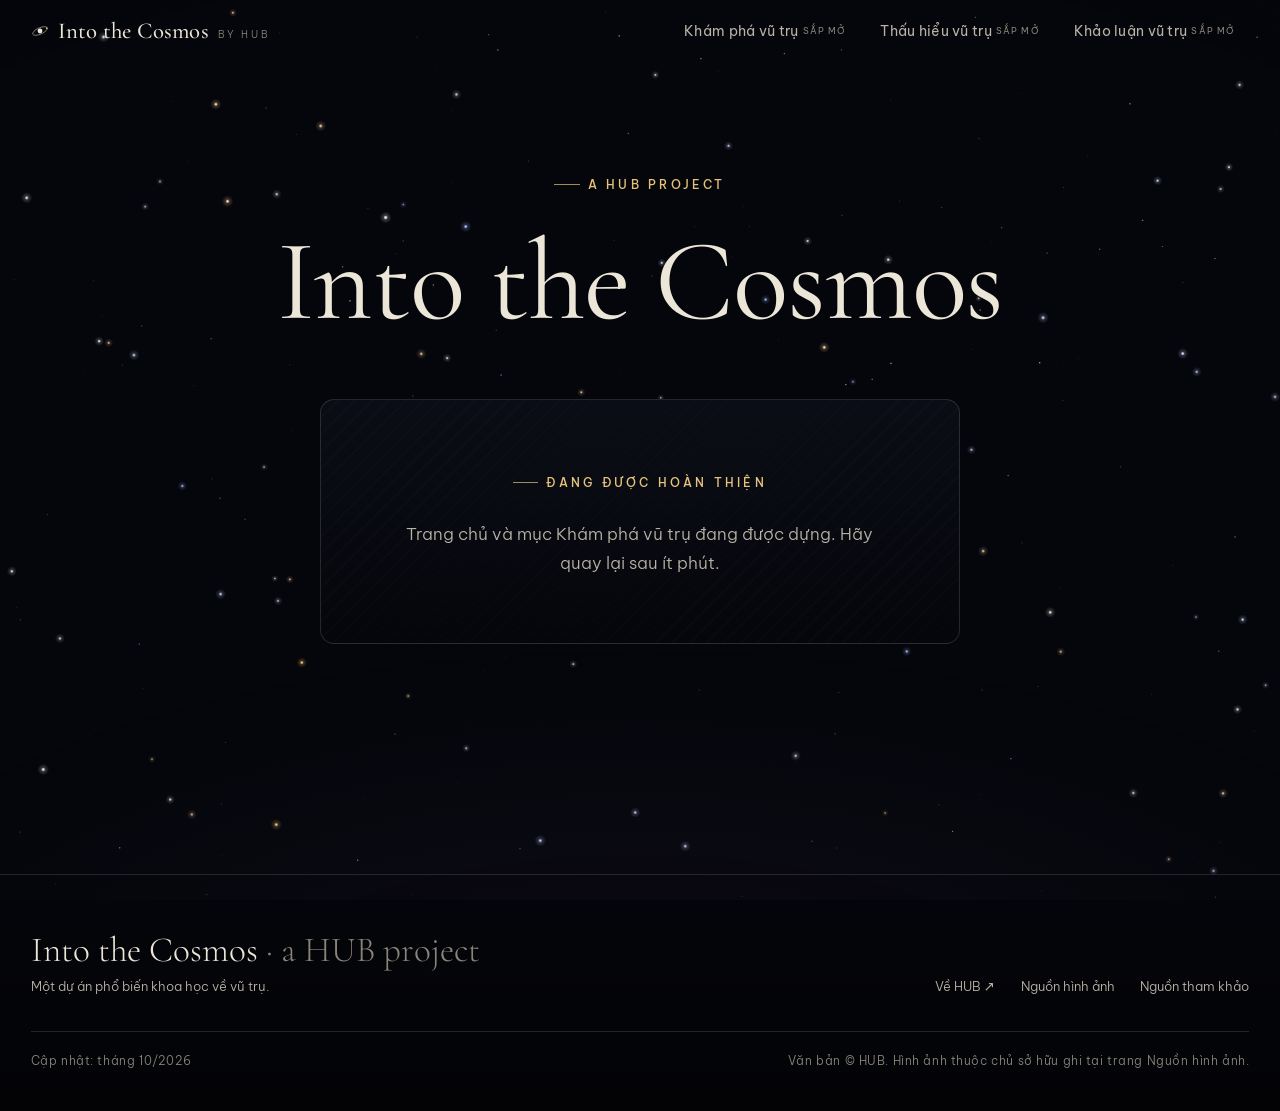
==== index.html @ 9bdd2032 "Nền móng /shared/: design tokens, menu, footer, nền sao, chuyển trang, 404; module Kepler + test DE4" ====
<!doctype html>
<html lang="vi" class="no-js" data-root="./" data-section="home">
<head>
  <title>Into the Cosmos · by HUB</title>
  <meta name="description" content="Into the Cosmos — trang khoa học về vũ trụ của HUB.">
  <meta charset="utf-8">
  <meta name="viewport" content="width=device-width, initial-scale=1, viewport-fit=cover">
  <meta name="theme-color" content="#05060b">
  <link rel="preconnect" href="https://fonts.googleapis.com">
  <link rel="preconnect" href="https://fonts.gstatic.com" crossorigin>
  <link rel="preconnect" href="https://cdn.jsdelivr.net" crossorigin>
  <link rel="stylesheet" href="https://fonts.googleapis.com/css2?family=Be+Vietnam+Pro:ital,wght@0,300;0,400;0,500;0,600;1,300&family=Cormorant+Garamond:ital,wght@0,400;0,500;0,600;1,400;1,500&display=swap">
  <link rel="stylesheet" href="./shared/css/tokens.css">
  <link rel="stylesheet" href="./shared/css/base.css">
  <script type="importmap">
  {
    "imports": {
      "three": "https://cdn.jsdelivr.net/npm/three@0.187.0/build/three.module.js",
      "three/addons/": "https://cdn.jsdelivr.net/npm/three@0.187.0/examples/jsm/",
      "gsap": "https://cdn.jsdelivr.net/npm/gsap@3.15.0/index.js",
      "gsap/": "https://cdn.jsdelivr.net/npm/gsap@3.15.0/",
      "lenis": "https://cdn.jsdelivr.net/npm/lenis@1.3.27/dist/lenis.mjs"
    }
  }
  </script>

</head>
<body>
  <main id="main" class="section" style="min-height:90vh;display:grid;place-items:center;text-align:center">
    <div class="wrap">
      <p class="eyebrow">A HUB Project</p>
      <h1 style="font-size:var(--fs-hero);margin-top:1rem">Into the Cosmos</h1>
      <div class="soon-frame" style="max-width:640px;margin:2rem auto 0">
        <p class="eyebrow">Đang được hoàn thiện</p>
        <p class="lead" style="margin:1rem auto 0">Trang chủ và mục Khám phá vũ trụ đang được dựng. Hãy quay lại sau ít phút.</p>
      </div>
    </div>
  </main>
  <script type="module">
    import { initSite } from './shared/js/site.js';
    initSite();
  </script>
</body>
</html>
---- shared/css/tokens.css ----
/* Into the Cosmos — design tokens (dùng chung cho mọi trang) */
:root {
  /* Nền và chữ */
  --bg: #05060b;            /* đen sâu, không đen tuyệt đối */
  --bg-raise: #0b0d16;      /* bề mặt nổi (thẻ, bảng) */
  --bg-raise-2: #11141f;
  --line: rgba(236, 230, 216, 0.14);
  --line-strong: rgba(236, 230, 216, 0.28);
  --ink: #ece6d8;           /* trắng ngà — tương phản ~16:1 trên --bg */
  --ink-2: #b9b3a6;         /* chữ phụ — ~9:1 */
  --ink-3: #8a857b;         /* chú thích nhỏ — ~5:1, đạt AA */

  /* Accent theo từng web con */
  --gold: #e6c27a;          /* Khám phá — vàng ánh sao */
  --ice: #9fd4e8;           /* Thấu hiểu — xanh băng */
  --nebula: #b79be6;        /* Khảo luận — tím tinh vân */
  --accent: var(--gold);

  /* Font */
  --font-display: "Cormorant Garamond", "Cormorant", Georgia, "Times New Roman", serif;
  --font-body: "Be Vietnam Pro", system-ui, -apple-system, "Segoe UI", Roboto, sans-serif;
  --font-mono: ui-monospace, "SFMono-Regular", Menlo, Consolas, monospace;

  /* Thang chữ (fluid) */
  --fs-hero: clamp(3.2rem, 9vw, 9rem);
  --fs-h1: clamp(2.6rem, 6vw, 5.6rem);
  --fs-h2: clamp(2rem, 4.2vw, 3.6rem);
  --fs-h3: clamp(1.4rem, 2.2vw, 1.9rem);
  --fs-lead: clamp(1.08rem, 1.35vw, 1.3rem);
  --fs-body: 1rem;
  --fs-small: 0.84rem;
  --fs-micro: 0.72rem;

  /* Khoảng cách */
  --gap: clamp(1rem, 2.4vw, 2rem);
  --section-pad: clamp(5rem, 14vh, 11rem);
  --maxw: 1240px;
  --maxw-text: 42rem;
  --nav-h: 64px;
  --radius: 14px;

  /* Chuyển động */
  --ease-out: cubic-bezier(0.16, 1, 0.3, 1);
  --ease-inout: cubic-bezier(0.65, 0, 0.35, 1);
  --dur: 0.7s;

  color-scheme: dark;
}

html[data-section="kham-pha"] { --accent: var(--gold); }
html[data-section="thau-hieu"] { --accent: var(--ice); }
html[data-section="khao-luan"] { --accent: var(--nebula); }
---- shared/css/base.css ----
/* Into the Cosmos — nền tảng chung: reset, chữ, menu, footer, chuyển trang */
*, *::before, *::after { box-sizing: border-box; }
html {
  background: var(--bg);
  color: var(--ink);
  -webkit-text-size-adjust: 100%;
  text-size-adjust: 100%;
  scroll-behavior: auto;
}
body {
  margin: 0;
  min-height: 100vh;
  font-family: var(--font-body);
  font-size: var(--fs-body);
  font-weight: 300;
  line-height: 1.7;
  background: transparent;
  overflow-x: hidden;
  -webkit-font-smoothing: antialiased;
  text-rendering: optimizeLegibility;
}
img, svg, canvas, video { display: block; max-width: 100%; }
a { color: inherit; }
button { font: inherit; color: inherit; }
::selection { background: color-mix(in srgb, var(--accent) 45%, transparent); color: #fff; }

:focus-visible {
  outline: 2px solid var(--accent);
  outline-offset: 3px;
  border-radius: 4px;
}

.skip-link {
  position: fixed; left: 1rem; top: -4rem; z-index: 200;
  background: var(--ink); color: var(--bg);
  padding: .6rem 1rem; border-radius: 8px; text-decoration: none; font-weight: 500;
  transition: top .2s;
}
.skip-link:focus { top: 1rem; }

.sr-only {
  position: absolute !important; width: 1px; height: 1px; padding: 0; margin: -1px;
  overflow: hidden; clip: rect(0 0 0 0); white-space: nowrap; border: 0;
}

/* ---------- Chữ ---------- */
h1, h2, h3, h4 {
  font-family: var(--font-display);
  font-weight: 400;
  line-height: 1.04;
  letter-spacing: -0.01em;
  margin: 0 0 .5em;
  text-wrap: balance;
}
h1 { font-size: var(--fs-h1); }
h2 { font-size: var(--fs-h2); }
h3 { font-size: var(--fs-h3); line-height: 1.2; }
p { margin: 0 0 1em; text-wrap: pretty; }
em, i { font-style: italic; }
strong, b { font-weight: 500; color: #fff; }

.eyebrow {
  display: inline-flex; align-items: center; gap: .7em;
  font-family: var(--font-body);
  font-size: var(--fs-micro);
  font-weight: 500;
  letter-spacing: .28em;
  text-transform: uppercase;
  color: var(--accent);
}
.eyebrow::before {
  content: ""; width: 2.2em; height: 1px; background: currentColor; opacity: .7;
}
.lead { font-size: var(--fs-lead); color: var(--ink-2); max-width: var(--maxw-text); }
.muted { color: var(--ink-2); }
.small { font-size: var(--fs-small); }
.micro { font-size: var(--fs-micro); letter-spacing: .04em; }
.num { font-variant-numeric: tabular-nums; }
.serif { font-family: var(--font-display); }

/* ---------- Bố cục ---------- */
.wrap { width: min(100% - 2 * var(--gap), var(--maxw)); margin-inline: auto; }
.wrap-text { width: min(100% - 2 * var(--gap), var(--maxw-text)); margin-inline: auto; }
.section { padding-block: var(--section-pad); position: relative; }
.section-head { margin-bottom: clamp(2.5rem, 6vh, 4.5rem); max-width: 52rem; }
.section-head h2 { margin-top: .5rem; }

main { position: relative; z-index: 1; }

/* ---------- Nền sao ---------- */
.starfield {
  position: fixed; inset: 0; z-index: 0;
  width: 100%; height: 100%;
  pointer-events: none;
}
.vignette {
  position: fixed; inset: 0; z-index: 0; pointer-events: none;
  background:
    radial-gradient(120% 80% at 50% 120%, rgba(30, 24, 48, .35), transparent 60%),
    radial-gradient(140% 100% at 50% 50%, transparent 55%, rgba(0, 0, 0, .55) 100%);
}

/* ---------- Thanh menu ---------- */
.site-nav {
  position: fixed; top: 0; left: 0; right: 0; z-index: 100;
  height: var(--nav-h);
  display: flex; align-items: center;
  transition: background .5s, border-color .5s, transform .5s var(--ease-out);
  border-bottom: 1px solid transparent;
}
.site-nav.is-scrolled {
  background: rgba(5, 6, 11, .62);
  -webkit-backdrop-filter: blur(14px) saturate(1.2);
  backdrop-filter: blur(14px) saturate(1.2);
  border-bottom-color: var(--line);
}
.site-nav.is-hidden { transform: translateY(-100%); }
.site-nav .wrap { display: flex; align-items: center; justify-content: space-between; gap: 1rem; }

.brand {
  display: inline-flex; align-items: baseline; gap: .55rem;
  text-decoration: none; white-space: nowrap;
}
.brand-name {
  font-family: var(--font-display);
  font-size: 1.42rem; font-weight: 500; letter-spacing: .01em;
}
.brand-by {
  font-size: .62rem; letter-spacing: .26em; text-transform: uppercase; color: var(--ink-3);
}
.brand-mark {
  width: 18px; height: 18px; align-self: center; flex: none;
}

.nav-links {
  position: relative;
  display: flex; gap: .3rem;
  list-style: none; margin: 0; padding: 0;
}
.nav-links a {
  position: relative; display: block;
  padding: .5rem .95rem;
  font-size: .86rem; font-weight: 400; letter-spacing: .02em;
  text-decoration: none; color: var(--ink-2);
  transition: color .3s;
}
.nav-links a:hover, .nav-links a[aria-current="page"] { color: var(--ink); }
.nav-links a[data-soon]::after {
  content: "Sắp mở"; margin-left: .45em;
  font-size: .58rem; letter-spacing: .12em; text-transform: uppercase; color: var(--ink-3);
  vertical-align: .15em;
}
.nav-indicator {
  position: absolute; bottom: 2px; left: 0;
  height: 1px; width: 0;
  background: var(--accent);
  box-shadow: 0 0 10px var(--accent);
  opacity: 0;
  transition: transform .55s var(--ease-out), width .55s var(--ease-out), opacity .3s, background .4s;
  pointer-events: none;
}
.nav-indicator::after {
  content: ""; position: absolute; right: -2px; top: -2px;
  width: 5px; height: 5px; border-radius: 50%;
  background: var(--accent); box-shadow: 0 0 8px 2px var(--accent);
}

.nav-toggle {
  display: none;
  background: none; border: 0; padding: .5rem; cursor: pointer;
  width: 44px; height: 44px; position: relative; z-index: 120;
}
.nav-toggle span {
  position: absolute; left: 11px; right: 11px; height: 1px; background: var(--ink);
  transition: transform .45s var(--ease-out), opacity .3s;
}
.nav-toggle span:nth-child(1) { top: 17px; }
.nav-toggle span:nth-child(2) { top: 26px; }
.nav-open .nav-toggle span:nth-child(1) { transform: translateY(4.5px) rotate(45deg); }
.nav-open .nav-toggle span:nth-child(2) { transform: translateY(-4.5px) rotate(-45deg); }

.nav-sheet {
  position: fixed; inset: 0; z-index: 110;
  display: none;
  background: radial-gradient(120% 90% at 80% 0%, #141026 0%, var(--bg) 60%);
  padding: calc(var(--nav-h) + 3rem) var(--gap) 2rem;
  flex-direction: column; justify-content: space-between;
}
.nav-open .nav-sheet { display: flex; }
.nav-sheet ol { list-style: none; margin: 0; padding: 0; counter-reset: n; }
.nav-sheet li { border-top: 1px solid var(--line); counter-increment: n; }
.nav-sheet li:last-child { border-bottom: 1px solid var(--line); }
.nav-sheet a {
  display: flex; align-items: baseline; gap: 1rem;
  padding: 1.25rem 0;
  font-family: var(--font-display); font-size: clamp(2rem, 9vw, 3rem); line-height: 1.1;
  text-decoration: none;
}
.nav-sheet a::before {
  content: "0" counter(n); font-family: var(--font-body); font-size: .75rem; color: var(--ink-3);
  letter-spacing: .1em;
}
.nav-sheet a[aria-current="page"] { color: var(--accent); }
.nav-sheet .soon { font-family: var(--font-body); font-size: .62rem; letter-spacing: .14em; text-transform: uppercase; color: var(--ink-3); margin-left: auto; }
.nav-sheet-foot { color: var(--ink-3); font-size: var(--fs-small); }

@media (max-width: 860px) {
  .nav-links { display: none; }
  .nav-toggle { display: block; }
}

/* ---------- Nút ---------- */
.btn {
  display: inline-flex; align-items: center; gap: .6em;
  padding: .8em 1.4em;
  border: 1px solid var(--line-strong); border-radius: 999px;
  background: rgba(255, 255, 255, .02);
  font-size: .86rem; letter-spacing: .04em; text-decoration: none; cursor: pointer;
  transition: border-color .3s, background .3s, color .3s;
}
.btn:hover { border-color: var(--accent); color: #fff; background: color-mix(in srgb, var(--accent) 10%, transparent); }
.btn[aria-pressed="true"], .btn.is-active { border-color: var(--accent); color: var(--bg); background: var(--accent); }
.btn-ghost { border-color: transparent; }

/* ---------- Khung "Đang được hoàn thiện" / "Sắp mở cửa" ---------- */
.soon-frame {
  position: relative; overflow: hidden;
  border: 1px solid var(--line); border-radius: var(--radius);
  padding: clamp(2rem, 6vw, 4rem);
  background:
    repeating-linear-gradient(135deg, rgba(255,255,255,.015) 0 1px, transparent 1px 12px),
    linear-gradient(180deg, var(--bg-raise), var(--bg));
  text-align: center;
}
.soon-frame .eyebrow { justify-content: center; }
.tag-soon {
  display: inline-block;
  font-size: .62rem; letter-spacing: .2em; text-transform: uppercase;
  padding: .35em .8em; border: 1px solid var(--line-strong); border-radius: 999px; color: var(--ink-2);
}

/* ---------- Nguồn & cập nhật ---------- */
.sources {
  border-top: 1px solid var(--line);
  margin-top: 3rem; padding-top: 1.2rem;
  font-size: var(--fs-small); color: var(--ink-2);
}
.sources summary {
  cursor: pointer; list-style: none;
  display: flex; align-items: center; justify-content: space-between; gap: 1rem;
  font-size: var(--fs-micro); letter-spacing: .22em; text-transform: uppercase; color: var(--ink-2);
  padding: .4rem 0;
}
.sources summary::-webkit-details-marker { display: none; }
.sources summary::after { content: "+"; font-size: 1.1rem; letter-spacing: 0; transition: transform .3s; }
.sources[open] summary::after { transform: rotate(45deg); }
.sources ol { padding-left: 1.3rem; margin: 1rem 0 0; }
.sources li { margin-bottom: .45rem; }
.sources a { color: var(--ink); text-decoration-color: var(--line-strong); text-underline-offset: 3px; }
.updated { font-size: var(--fs-micro); color: var(--ink-3); letter-spacing: .06em; margin-top: 1rem; }

.certainty {
  display: inline-block; font-size: .6rem; letter-spacing: .14em; text-transform: uppercase;
  padding: .2em .65em; border-radius: 999px; border: 1px solid currentColor; vertical-align: .2em;
}
.certainty[data-level="established"] { color: #9fe0b5; }
.certainty[data-level="strong"] { color: #c9e09f; }
.certainty[data-level="debated"] { color: #e8c37a; }
.certainty[data-level="speculative"] { color: #e6a2a2; }

/* ---------- Footer ---------- */
.site-footer {
  position: relative; z-index: 1;
  border-top: 1px solid var(--line);
  padding: 3.5rem 0 2.5rem;
  margin-top: 4rem;
  background: linear-gradient(180deg, transparent, rgba(0,0,0,.4));
}
.site-footer .wrap {
  display: grid; gap: 2rem;
  grid-template-columns: 1.4fr 1fr;
  align-items: end;
}
.footer-title { font-family: var(--font-display); font-size: clamp(1.6rem, 3vw, 2.2rem); line-height: 1.1; margin: 0 0 .4rem; }
.footer-title span { color: var(--ink-3); }
.footer-links { list-style: none; margin: 0; padding: 0; display: flex; flex-wrap: wrap; gap: .4rem 1.6rem; justify-content: flex-end; }
.footer-links a { font-size: var(--fs-small); color: var(--ink-2); text-decoration: none; padding: .3rem 0; }
.footer-links a:hover { color: var(--accent); }
.footer-note { grid-column: 1 / -1; display: flex; justify-content: space-between; flex-wrap: wrap; gap: .5rem; color: var(--ink-3); font-size: var(--fs-micro); letter-spacing: .05em; border-top: 1px solid var(--line); padding-top: 1.2rem; }
@media (max-width: 720px) {
  .site-footer .wrap { grid-template-columns: 1fr; }
  .footer-links { justify-content: flex-start; }
}

/* ---------- Chuyển trang ---------- */
.warp {
  position: fixed; inset: 0; z-index: 300; pointer-events: none;
  width: 100%; height: 100%;
  opacity: 0;
}
.warp.is-active { pointer-events: all; }
html.is-arriving body > *:not(.warp):not(.starfield):not(.vignette) { opacity: 0; }
html.is-arrived body > *:not(.warp):not(.starfield):not(.vignette) { opacity: 1; transition: opacity .9s var(--ease-out); }

/* ---------- Xuất hiện khi cuộn (fallback CSS; JS điều khiển chi tiết) ---------- */
.reveal { opacity: 0; transform: translateY(24px); transition: opacity 1s var(--ease-out), transform 1.2s var(--ease-out); }
.reveal.is-in { opacity: 1; transform: none; }
.no-js .reveal { opacity: 1; transform: none; }

/* ---------- Giảm chuyển động ---------- */
@media (prefers-reduced-motion: reduce) {
  *, *::before, *::after {
    animation-duration: .001ms !important;
    animation-iteration-count: 1 !important;
    scroll-behavior: auto !important;
  }
  .reveal { transform: none; transition: opacity .6s ease; }
  .nav-indicator { transition: opacity .3s; }
}
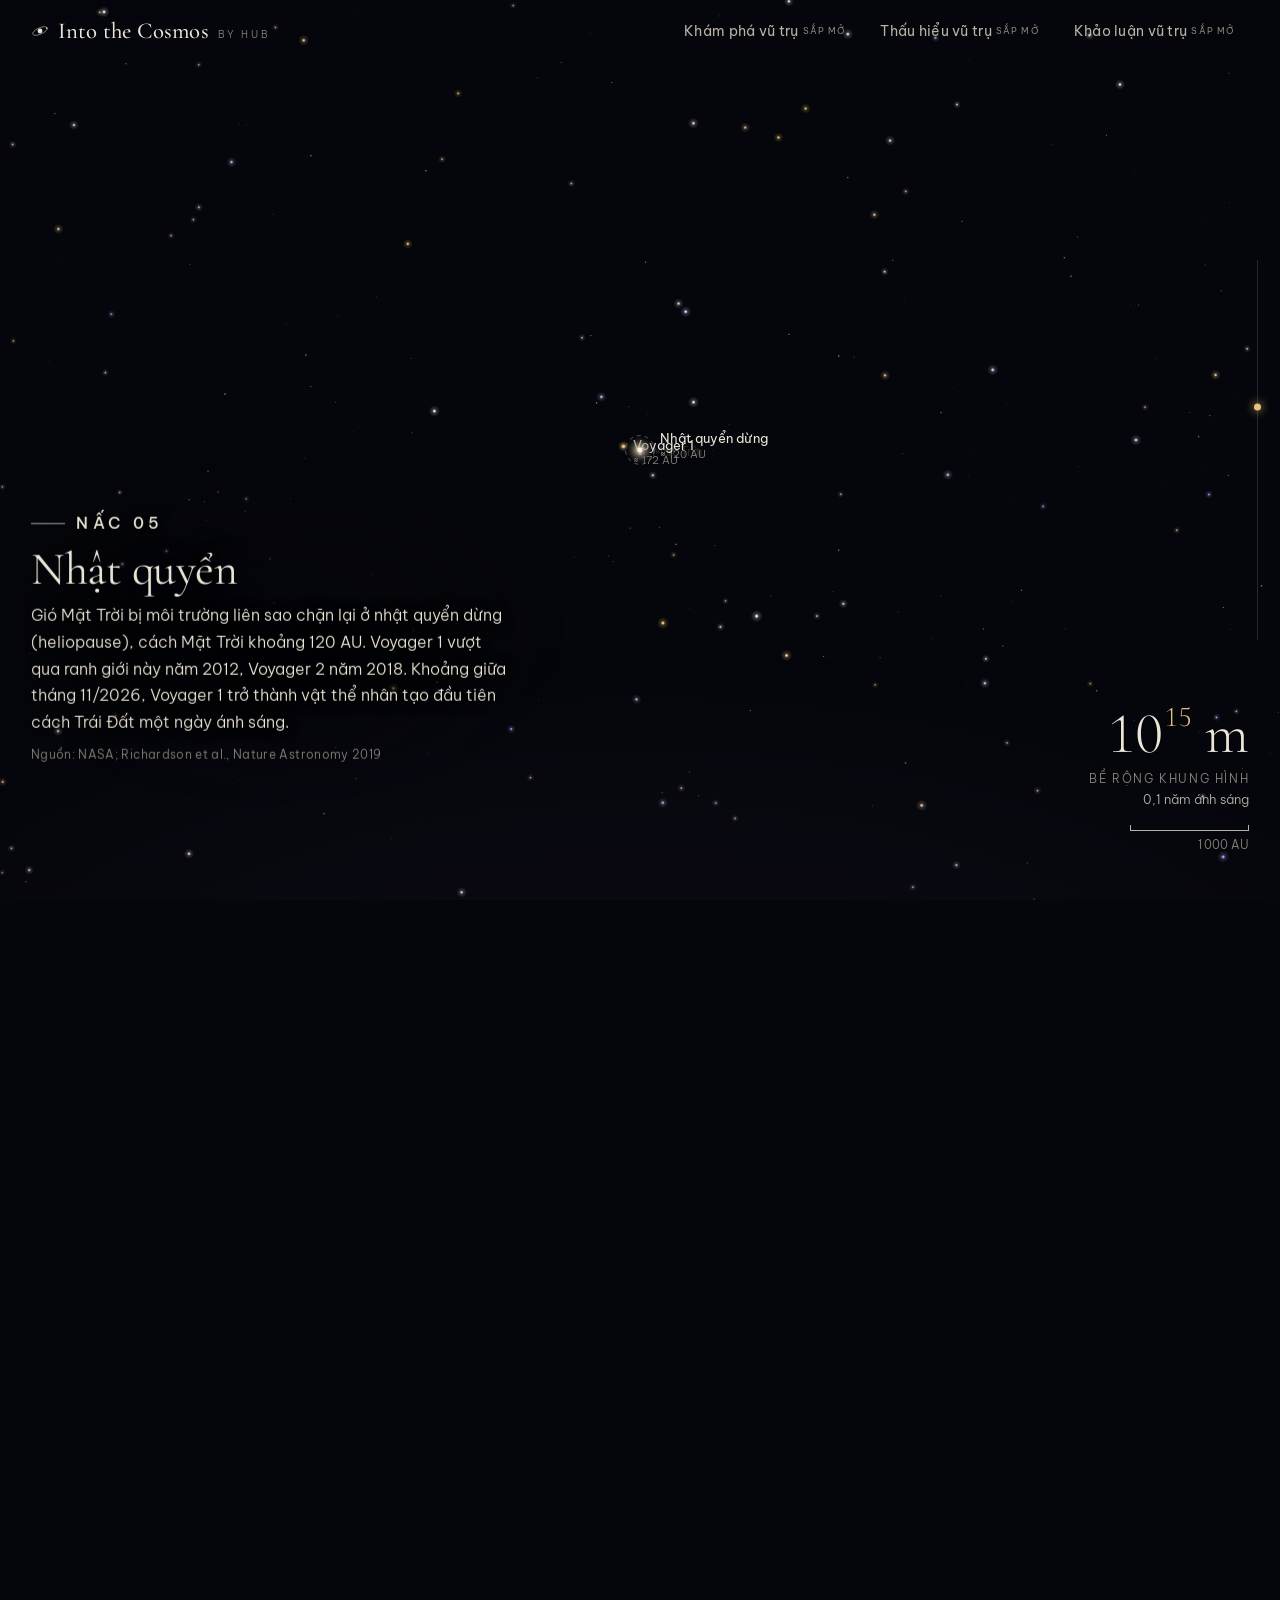
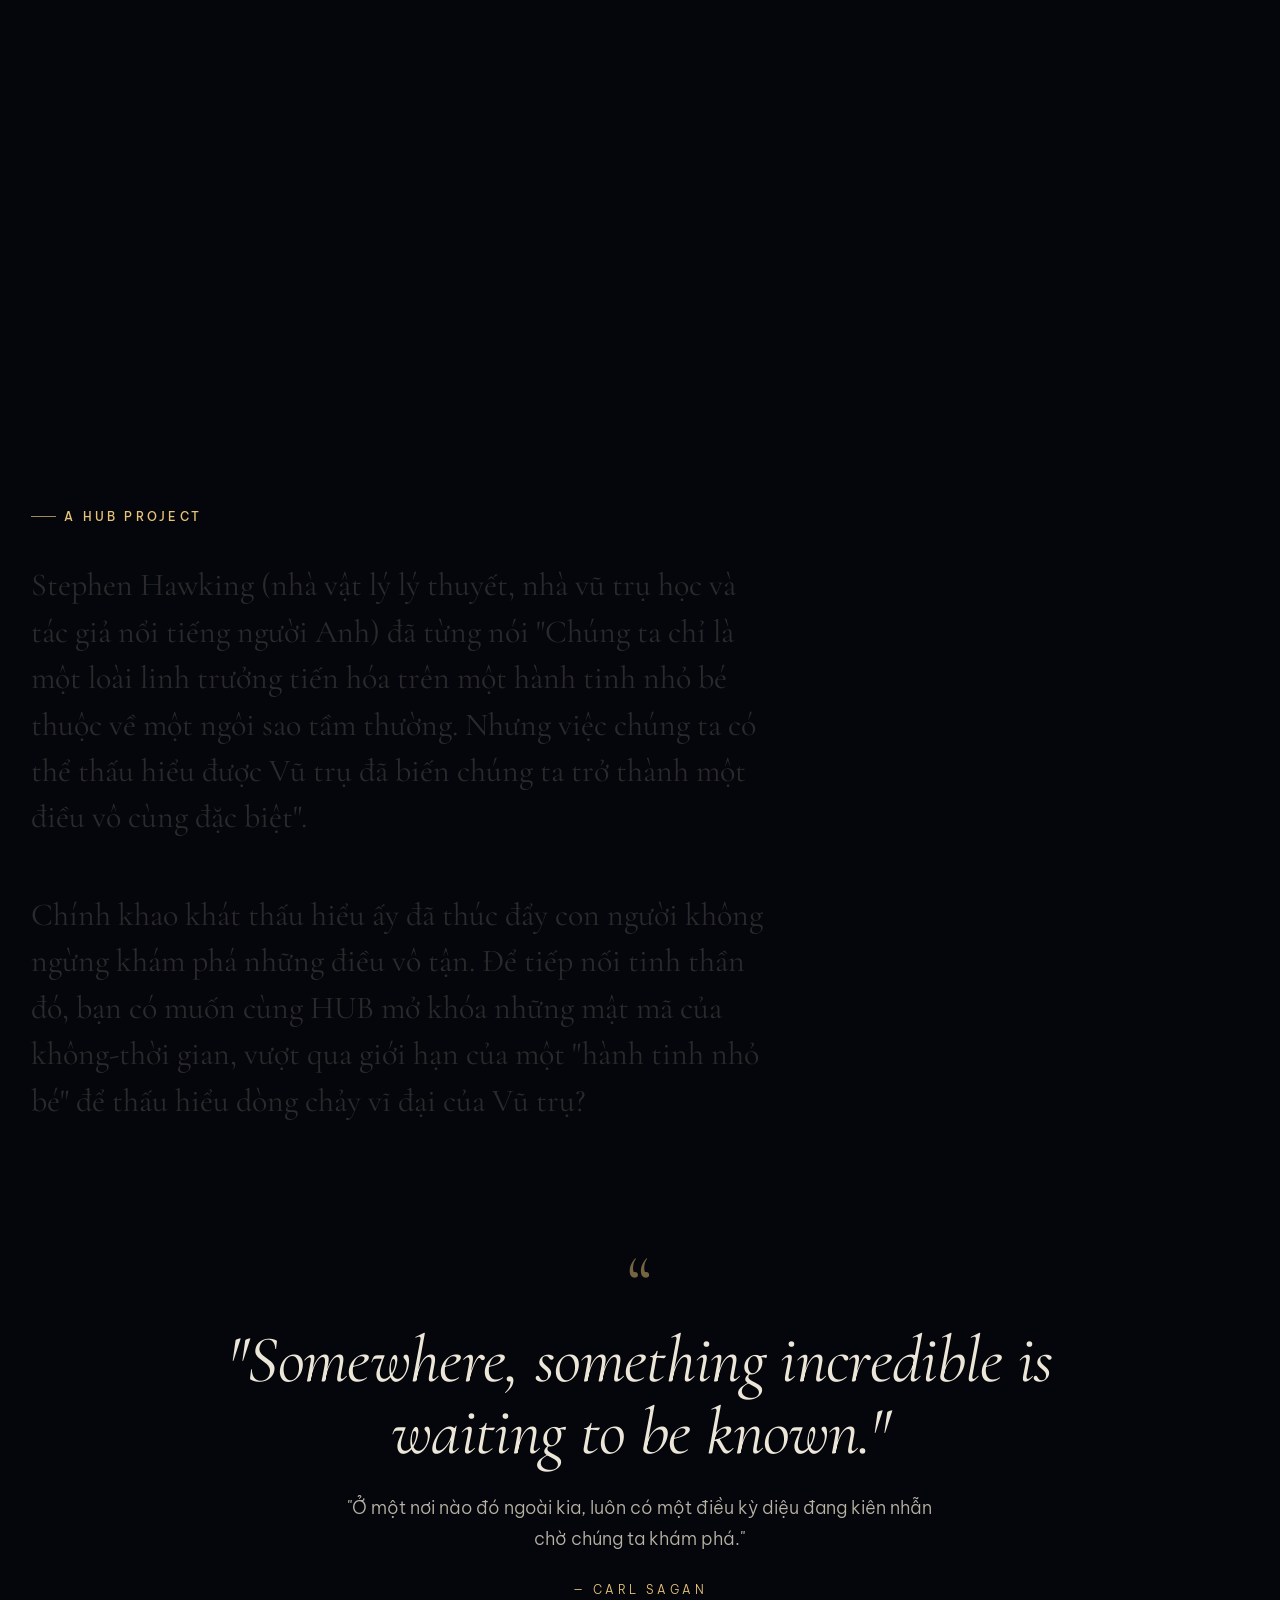
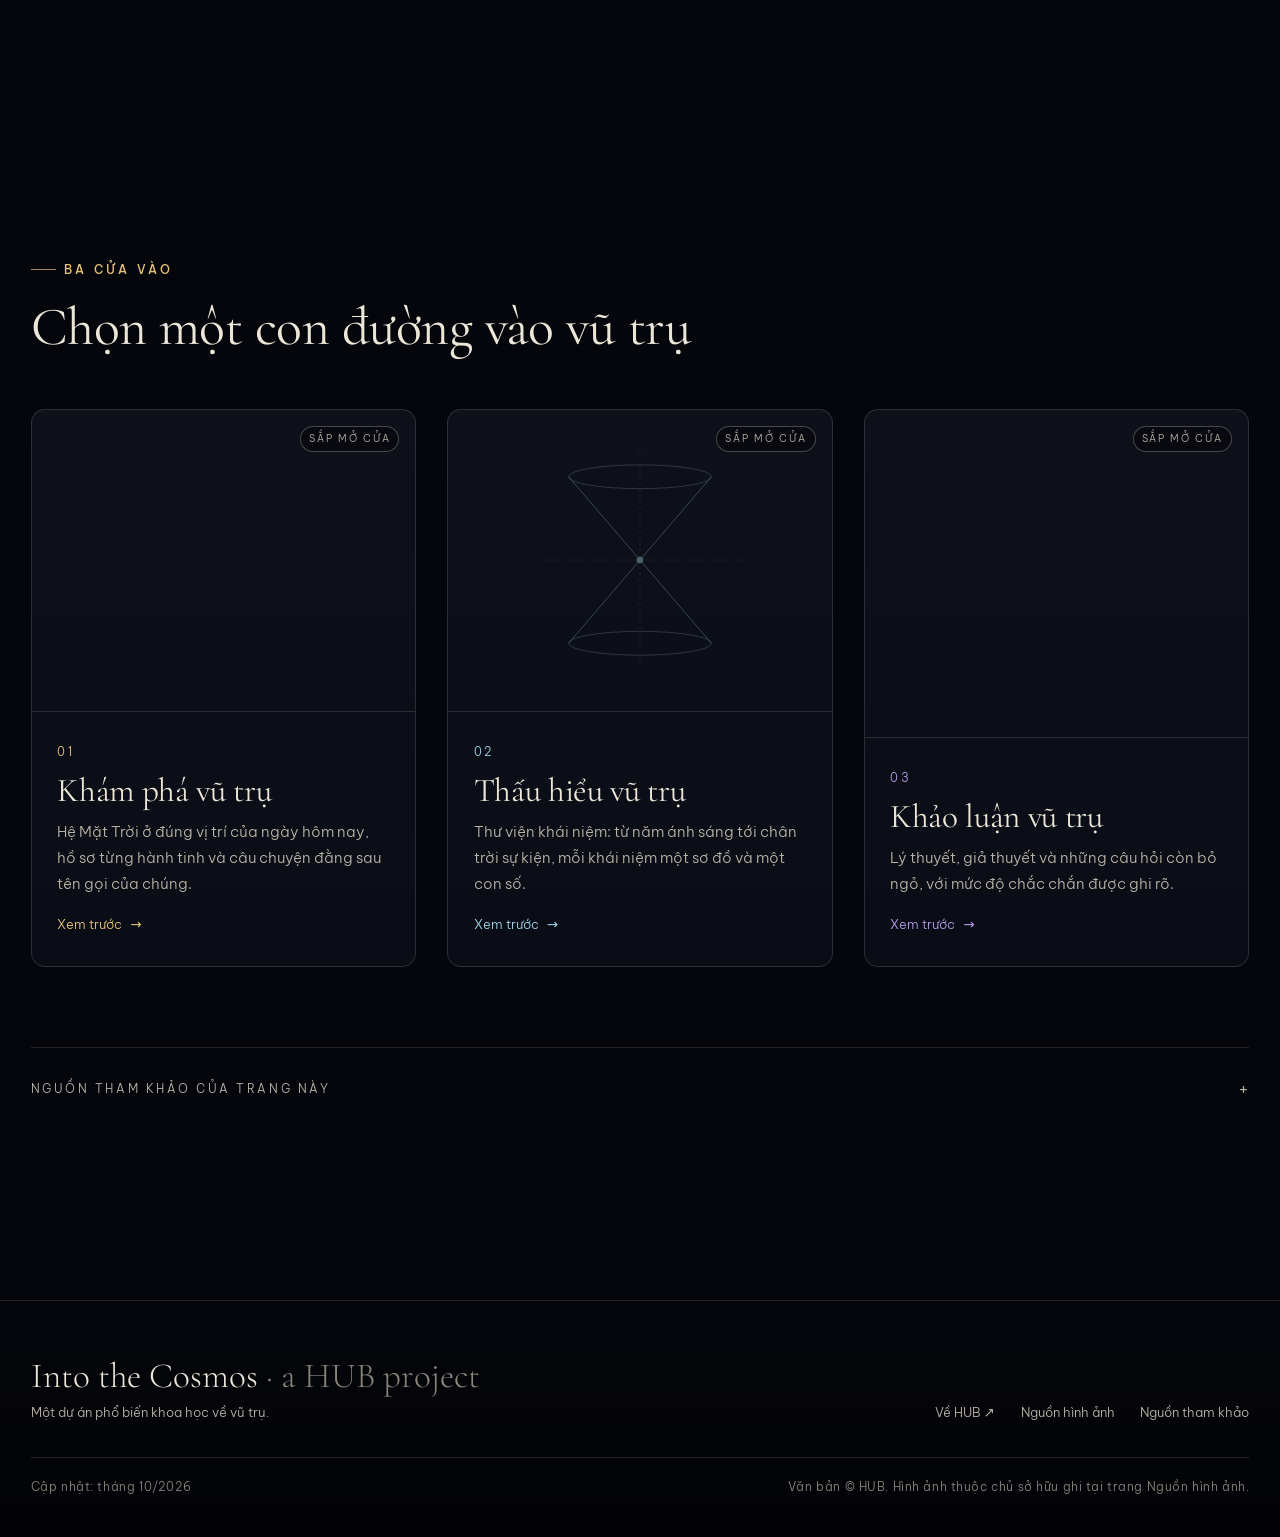
==== commit dd5dbf4d: "Trang chủ: Tỉ lệ của bạn (Powers of Ten), lời mở đầu, ba cửa vào Co-Authored-By: Claude Opus 5.5 <no" ====
--- a/index.html
+++ b/index.html
@@ -1,8 +1,10 @@
 <!doctype html>
-<html lang="vi" class="no-js" data-root="./" data-section="home">
+<html lang="vi" class="no-js" data-root="./" data-section="home" data-updated="10/2026">
 <head>
-  <title>Into the Cosmos · by HUB</title>
-  <meta name="description" content="Into the Cosmos — trang khoa học về vũ trụ của HUB.">
+  <title>Into the Cosmos · by HUB — Tỉ lệ của bạn</title>
+  <meta name="description" content="Từ Trái Đất tới mạng lưới vũ trụ: cuộn để lùi dần ra xa qua 20 bậc độ lớn, với số liệu thật. Một dự án khoa học của HUB.">
+  <meta property="og:title" content="Into the Cosmos · by HUB">
+  <meta property="og:description" content="Từ Trái Đất tới mạng lưới vũ trụ qua 20 bậc độ lớn.">
   <meta charset="utf-8">
   <meta name="viewport" content="width=device-width, initial-scale=1, viewport-fit=cover">
   <meta name="theme-color" content="#05060b">
@@ -24,21 +26,200 @@
   }
   </script>
 
+  <link rel="stylesheet" href="./home/home.css">
+  <link rel="preload" as="image" href="./home/assets/earth-disk.webp">
 </head>
 <body>
-  <main id="main" class="section" style="min-height:90vh;display:grid;place-items:center;text-align:center">
-    <div class="wrap">
-      <p class="eyebrow">A HUB Project</p>
-      <h1 style="font-size:var(--fs-hero);margin-top:1rem">Into the Cosmos</h1>
-      <div class="soon-frame" style="max-width:640px;margin:2rem auto 0">
-        <p class="eyebrow">Đang được hoàn thiện</p>
-        <p class="lead" style="margin:1rem auto 0">Trang chủ và mục Khám phá vũ trụ đang được dựng. Hãy quay lại sau ít phút.</p>
+  <main id="main">
+    <section class="powers" id="ti-le" data-assets="./home/assets/" aria-label="Tỉ lệ của bạn: từ Trái Đất tới mạng lưới vũ trụ">
+      <div class="pw-stage">
+        <canvas aria-hidden="true"></canvas>
+        <div class="pw-intro">
+          <div>
+            <p class="eyebrow" style="justify-content:center">Tỉ lệ của bạn</p>
+            <h1>Into the <em>Cosmos</em></h1>
+            <p class="lead">Mỗi lần cuộn, khung hình rộng thêm. Từ Trái Đất tới giới hạn của vũ trụ quan sát được là khoảng 20 bậc độ lớn.</p>
+            <span class="pw-cue">Cuộn để lùi xa<i></i></span>
+          </div>
+        </div>
+        <ol class="pw-steps">
+          <li class="pw-step" data-log="8.0">
+            <p class="eyebrow">Nấc 01</p>
+            <h2>Trái Đất</h2>
+            <p>Đường kính 12 756 km tại xích đạo. Ánh sáng đi hết một vòng xích đạo, dài khoảng 40 075 km, trong 0,13 giây.</p>
+            <span class="src">Nguồn: NASA NSSDCA, Earth Fact Sheet</span>
+          </li>
+          <li class="pw-step" data-log="9.1">
+            <p class="eyebrow">Nấc 02</p>
+            <h2>Quỹ đạo Mặt Trăng</h2>
+            <p>Mặt Trăng cách Trái Đất trung bình 384 400 km. Ánh sáng đi quãng đường này trong khoảng 1,3 giây. Mặt Trăng trên hình đang ở đúng pha của hôm nay.</p>
+            <span class="src">Nguồn: NASA NSSDCA, Moon Fact Sheet</span>
+          </li>
+          <li class="pw-step" data-log="11.6">
+            <p class="eyebrow">Nấc 03</p>
+            <h2>Một đơn vị thiên văn</h2>
+            <p>Khoảng cách trung bình từ Trái Đất tới Mặt Trời được dùng làm thước đo: 1 đơn vị thiên văn (astronomical unit, AU) = 149 597 870 700 m. Ánh sáng Mặt Trời cần khoảng 8 phút 19 giây để tới Trái Đất.</p>
+            <span class="src">Nguồn: IAU 2012, Nghị quyết B2</span>
+          </li>
+          <li class="pw-step" data-log="13.25">
+            <p class="eyebrow">Nấc 04</p>
+            <h2>Các hành tinh, vị trí hôm nay</h2>
+            <p>Sao Hải Vương quay quanh Mặt Trời ở khoảng cách trung bình 30,1 AU, tức khoảng 4,5 tỉ km. Ánh sáng cần hơn 4 giờ để đi tới đó.</p>
+            <span class="src">Nguồn: JPL, Keplerian Elements for Approximate Positions of the Major Planets</span>
+          </li>
+          <li class="pw-step" data-log="14.3">
+            <p class="eyebrow">Nấc 05</p>
+            <h2>Nhật quyển</h2>
+            <p>Gió Mặt Trời bị môi trường liên sao chặn lại ở nhật quyển dừng (heliopause), cách Mặt Trời khoảng 120 AU. Voyager 1 vượt qua ranh giới này năm 2012, Voyager 2 năm 2018. Khoảng giữa tháng 11/2026, Voyager 1 trở thành vật thể nhân tạo đầu tiên cách Trái Đất một ngày ánh sáng.</p>
+            <span class="src">Nguồn: NASA; Richardson et al., Nature Astronomy 2019</span>
+          </li>
+          <li class="pw-step" data-log="16.6">
+            <p class="eyebrow">Nấc 06</p>
+            <h2>Đám mây Oort</h2>
+            <p>Theo ước tính, một quầng vật thể băng bao quanh hệ Mặt Trời từ khoảng 2 000 tới 100 000 AU, tức tới khoảng 1,6 năm ánh sáng. Đám mây Oort vẫn là một khái niệm lý thuyết, được suy ra từ quỹ đạo của các sao chổi chu kỳ dài.</p>
+            <span class="src">Nguồn: NASA Science, Oort Cloud</span>
+          </li>
+          <li class="pw-step" data-log="17.35">
+            <p class="eyebrow">Nấc 07</p>
+            <h2>Ngôi sao gần nhất</h2>
+            <p>Proxima Centauri cách Mặt Trời 4,25 năm ánh sáng, khoảng 269 000 AU. Một năm ánh sáng (light-year) là quãng đường ánh sáng đi trong một năm: khoảng 9,46 nghìn tỉ km.</p>
+            <span class="src">Nguồn: Gaia DR3 (Gaia Collaboration, 2023)</span>
+          </li>
+          <li class="pw-step" data-log="18.05">
+            <p class="eyebrow">Nấc 08</p>
+            <h2>Láng giềng của Mặt Trời</h2>
+            <p>Trong bán kính 10 parsec (32,6 năm ánh sáng), các nhà thiên văn đã liệt kê 540 thiên thể thuộc 339 hệ, gồm sao, sao lùn nâu và hành tinh. Phần lớn là sao lùn đỏ, mờ tới mức không ngôi sao nào trong số đó nhìn thấy được bằng mắt thường.</p>
+            <span class="src">Nguồn: Reylé et al., A&A 650, A201 (2021)</span>
+          </li>
+          <li class="pw-step" data-log="19.4">
+            <p class="eyebrow">Nấc 09</p>
+            <h2>Bong bóng Địa phương</h2>
+            <p>Mặt Trời nằm trong một khoang khí loãng rộng khoảng 1 000 năm ánh sáng, được thổi ra bởi khoảng 15 vụ nổ siêu tân tinh bắt đầu từ khoảng 14 triệu năm trước.</p>
+            <span class="src">Nguồn: Zucker et al., Nature 601, 334 (2022)</span>
+          </li>
+          <li class="pw-step" data-log="21.1">
+            <p class="eyebrow">Nấc 10</p>
+            <h2>Ngân Hà</h2>
+            <p>Đĩa sao của Ngân Hà rộng khoảng 100 000 năm ánh sáng và chứa ước tính từ 100 tỉ tới 400 tỉ ngôi sao. Mặt Trời cách tâm Ngân Hà khoảng 26 700 năm ánh sáng. Hình dạng nhánh xoắn trên hình là minh hoạ.</p>
+            <span class="src">Nguồn: GRAVITY Collaboration, A&A 625, L10 (2019); ESA</span>
+          </li>
+          <li class="pw-step" data-log="23.1">
+            <p class="eyebrow">Nấc 11</p>
+            <h2>Nhóm Thiên hà Địa phương</h2>
+            <p>Ngân Hà là một trong hơn 80 thiên hà của Nhóm Địa phương (Local Group), trải rộng khoảng 10 triệu năm ánh sáng. Ánh sáng từ thiên hà Andromeda cần khoảng 2,5 triệu năm để tới Trái Đất.</p>
+            <span class="src">Nguồn: NASA/Hubble</span>
+          </li>
+          <li class="pw-step" data-log="25.0">
+            <p class="eyebrow">Nấc 12</p>
+            <h2>Siêu đám Laniakea</h2>
+            <p>Nhóm Địa phương nằm ở rìa siêu đám Laniakea: khoảng 100 000 thiên hà trong một vùng rộng chừng 520 triệu năm ánh sáng, xác định bằng hướng chuyển động chung của các thiên hà.</p>
+            <span class="src">Nguồn: Tully et al., Nature 513, 71 (2014)</span>
+          </li>
+          <li class="pw-step" data-log="26.95">
+            <p class="eyebrow">Nấc 13</p>
+            <h2>Mạng lưới vũ trụ</h2>
+            <p>Các thiên hà xếp thành sợi và tường bao quanh những khoảng trống rộng hàng trăm triệu năm ánh sáng. Vũ trụ quan sát được có đường kính khoảng 93 tỉ năm ánh sáng: lớn hơn tuổi vũ trụ (13,8 tỉ năm) nhân với tốc độ ánh sáng, vì không gian giãn nở trong khi ánh sáng đang trên đường đi.</p>
+            <span class="src">Nguồn: Planck Collaboration, A&A 641, A6 (2020)</span>
+          </li>
+        </ol>
+        <div class="pw-hud" aria-hidden="true">
+          <div class="pw-exp" data-hud="exp">10<sup>7</sup> m</div>
+          <div class="pw-span"><small>Bề rộng khung hình</small><span data-hud="span">—</span></div>
+          <div class="pw-scale"><i data-hud="bar"></i><span data-hud="bar-label"></span></div>
+        </div>
+        <div class="pw-rail" data-hud="rail" aria-hidden="true"></div>
       </div>
-    </div>
+    </section>
+
+    <section class="prologue" id="loi-mo-dau" aria-labelledby="pro-h">
+      <div class="wrap">
+        <h2 id="pro-h" class="eyebrow">A HUB Project</h2>
+        <div class="prologue-text" data-prologue></div>
+        <figure class="quote-big reveal" data-quote>
+          <span class="mark" aria-hidden="true">“</span>
+          <blockquote><p class="en" lang="en"></p></blockquote>
+          <p class="vi"></p>
+          <figcaption></figcaption>
+        </figure>
+      </div>
+    </section>
+
+    <section class="section" id="cua-vao" aria-labelledby="portals-h">
+      <div class="wrap">
+        <header class="section-head reveal">
+          <p class="eyebrow">Ba cửa vào</p>
+          <h2 id="portals-h">Chọn một con đường vào vũ trụ</h2>
+        </header>
+        <div class="portals-grid">
+          <a class="portal reveal" data-id="kham-pha" href="./kham-pha/">
+            <div class="portal-visual"><canvas data-portal-anim="orrery" aria-hidden="true"></canvas></div>
+            <div class="portal-body">
+              <span class="portal-num">01</span>
+              <h3>Khám phá vũ trụ</h3>
+              <p>Hệ Mặt Trời ở đúng vị trí của ngày hôm nay, hồ sơ từng hành tinh và câu chuyện đằng sau tên gọi của chúng.</p>
+              <span class="portal-go">Bước vào</span>
+            </div>
+          </a>
+          <a class="portal reveal" data-id="thau-hieu" href="./thau-hieu/">
+            <div class="portal-visual">
+              <div class="eqs" aria-hidden="true">
+                <svg viewBox="0 0 200 200" fill="none" stroke="currentColor" stroke-width="1">
+                  <g class="cone">
+                    <path d="M40 30 L100 100 L160 30 M40 170 L100 100 L160 170" opacity=".7"/>
+                    <ellipse cx="100" cy="30" rx="60" ry="10" opacity=".5"/>
+                    <ellipse cx="100" cy="170" rx="60" ry="10" opacity=".5"/>
+                    <path d="M100 10 V190 M10 100 H190" stroke-dasharray="2 4" opacity=".35"/>
+                  </g>
+                  <circle cx="100" cy="100" r="2.5" fill="currentColor"/>
+                </svg>
+                <span style="left:8%;top:12%;animation-delay:0s">E = mc²</span>
+                <span style="left:54%;top:18%;animation-delay:2.4s">F = G m₁m₂ / r²</span>
+                <span style="left:12%;top:72%;animation-delay:4.8s">v = H₀ · d</span>
+                <span style="left:56%;top:78%;animation-delay:7.2s">r<sub>s</sub> = 2GM / c²</span>
+                <span style="left:30%;top:44%;animation-delay:9.6s">λ = h / p</span>
+              </div>
+            </div>
+            <div class="portal-body">
+              <span class="portal-num">02</span>
+              <h3>Thấu hiểu vũ trụ</h3>
+              <p>Thư viện khái niệm: từ năm ánh sáng tới chân trời sự kiện, mỗi khái niệm một sơ đồ và một con số.</p>
+              <span class="portal-go">Bước vào</span>
+            </div>
+          </a>
+          <a class="portal reveal" data-id="khao-luan" href="./khao-luan/">
+            <div class="portal-visual"><canvas data-portal-anim="nebula" aria-hidden="true"></canvas></div>
+            <div class="portal-body">
+              <span class="portal-num">03</span>
+              <h3>Khảo luận vũ trụ</h3>
+              <p>Lý thuyết, giả thuyết và những câu hỏi còn bỏ ngỏ, với mức độ chắc chắn được ghi rõ.</p>
+              <span class="portal-go">Bước vào</span>
+            </div>
+          </a>
+        </div>
+
+        <details class="sources home-sources">
+          <summary>Nguồn tham khảo của trang này</summary>
+          <ol>
+            <li>NASA NSSDCA, <a href="https://nssdc.gsfc.nasa.gov/planetary/factsheet/">Planetary Fact Sheet</a> (Trái Đất, Mặt Trăng).</li>
+            <li>IAU 2012, <a href="https://www.iau.org/static/resolutions/IAU2012_English.pdf">Nghị quyết B2</a> về đơn vị thiên văn.</li>
+            <li>E. M. Standish, JPL, <a href="https://ssd.jpl.nasa.gov/planets/approx_pos.html">Keplerian Elements for Approximate Positions of the Major Planets</a> — vị trí các hành tinh hôm nay.</li>
+            <li>J. Meeus, <em>Astronomical Algorithms</em>, 2nd ed. (1998), ch. 47 — góc lệch trung bình của Mặt Trăng (pha).</li>
+            <li>NASA, Voyager; J. D. Richardson et al., <em>Nature Astronomy</em> 3, 1019 (2019) — Voyager 2 vượt nhật quyển dừng ngày 5/11/2018 ở ~119 AU.</li>
+            <li>NASA Science, <a href="https://science.nasa.gov/solar-system/oort-cloud/">Oort Cloud</a>.</li>
+            <li>Gaia Collaboration, Vallenari et al., <em>A&amp;A</em> 674, A1 (2023) — khoảng cách Proxima Centauri.</li>
+            <li>C. Reylé et al., <a href="https://arxiv.org/abs/2104.14972">The 10 parsec sample in the Gaia era</a>, <em>A&amp;A</em> 650, A201 (2021).</li>
+            <li>C. Zucker et al., Star formation near the Sun is driven by expansion of the Local Bubble, <em>Nature</em> 601, 334 (2022).</li>
+            <li>GRAVITY Collaboration, <a href="https://arxiv.org/abs/1904.05721"><em>A&amp;A</em> 625, L10 (2019)</a> — khoảng cách Mặt Trời–tâm Ngân Hà 8,178 kpc.</li>
+            <li>ESA, <a href="https://www.esa.int/Science_Exploration/Space_Science/How_many_stars_are_there_in_the_Universe">How many stars are there in the Universe?</a></li>
+            <li>R. B. Tully et al., The Laniakea supercluster of galaxies, <em>Nature</em> 513, 71 (2014).</li>
+            <li>Planck Collaboration, Planck 2018 results VI, <em>A&amp;A</em> 641, A6 (2020) — tuổi vũ trụ 13,787 ± 0,020 tỉ năm.</li>
+            <li>Lời mở đầu: câu nói của Stephen Hawking được ghi nhận từ phỏng vấn trên tạp chí <em>Der Spiegel</em> (17/10/1988). Câu "Somewhere, something incredible is waiting to be known" thường được gán cho Carl Sagan; theo <a href="https://quoteinvestigator.com/2013/03/18/incredible/">Quote Investigator</a>, câu này xuất hiện lần đầu ở cuối bài viết về Sagan của nhà báo Sharon Begley trên <em>Newsweek</em> (15/8/1977).</li>
+          </ol>
+          <p class="updated">Cập nhật: tháng 10/2026. Ảnh Trái Đất dựng từ texture của Solar System Scope (CC BY 4.0). Ngân Hà và mạng lưới vũ trụ là hình minh hoạ.</p>
+        </details>
+      </div>
+    </section>
   </main>
-  <script type="module">
-    import { initSite } from './shared/js/site.js';
-    initSite();
-  </script>
+  <script type="module" src="./home/home.js"></script>
 </body>
 </html>
--- a/home/home.css
+++ b/home/home.css
@@ -0,0 +1,129 @@
+/* Trang chủ */
+
+/* ---------- Tỉ lệ của bạn ---------- */
+.powers { position: relative; height: 1100vh; }
+.powers.is-reduced { height: 900vh; }
+.pw-stage { position: sticky; top: 0; height: 100vh; height: 100svh; overflow: hidden; }
+.pw-stage canvas { position: absolute; inset: 0; width: 100%; height: 100%; }
+
+.pw-intro {
+  position: absolute; inset: 0; display: grid; place-items: end center; text-align: center;
+  padding: 0 var(--gap) clamp(2.5rem, 9vh, 6rem);
+  pointer-events: none;
+  background: radial-gradient(60% 50% at 50% 100%, rgba(5,6,11,.7), transparent 70%);
+}
+.pw-intro h1 { font-size: var(--fs-hero); line-height: .92; margin: .6rem 0 .8rem; text-shadow: 0 4px 40px rgba(0,0,0,.6); }
+.pw-intro h1 em { font-style: italic; color: var(--gold); }
+.pw-intro .lead { margin: 0 auto 1.6rem; color: var(--ink); text-shadow: 0 2px 20px #000; }
+.pw-cue { display: inline-flex; flex-direction: column; align-items: center; gap: .6rem; font-size: var(--fs-micro); letter-spacing: .26em; text-transform: uppercase; color: var(--ink-2); }
+.pw-cue i { width: 1px; height: 46px; background: linear-gradient(var(--ink-2), transparent); animation: cue 2.4s var(--ease-inout) infinite; transform-origin: top; }
+@keyframes cue { 0% { transform: scaleY(0); opacity: 1; } 60% { transform: scaleY(1); opacity: 1; } 100% { transform: scaleY(1); opacity: 0; } }
+
+.pw-steps { list-style: none; margin: 0; padding: 0; }
+.pw-step {
+  position: absolute; left: max(var(--gap), calc((100vw - var(--maxw)) / 2)); bottom: clamp(5.5rem, 15vh, 9rem);
+  width: min(30rem, calc(100vw - 2 * var(--gap)));
+  opacity: 0; pointer-events: none;
+  will-change: opacity, transform;
+}
+.pw-step .eyebrow { margin-bottom: .6rem; }
+.pw-step h2 { font-size: clamp(1.9rem, 3.6vw, 3rem); margin-bottom: .5rem; text-shadow: 0 2px 30px #000; }
+.pw-step p { font-size: .98rem; color: var(--ink); margin: 0; text-shadow: 0 1px 14px #000, 0 0 4px #000; }
+.pw-step .src { display: block; margin-top: .6rem; font-size: var(--fs-micro); color: var(--ink-3); letter-spacing: .03em; }
+
+.pw-hud {
+  font-feature-settings: 'lnum' 1;
+  position: absolute; right: max(var(--gap), calc((100vw - var(--maxw)) / 2)); bottom: clamp(1.5rem, 5vh, 3rem);
+  text-align: right; font-variant-numeric: tabular-nums; pointer-events: none;
+}
+.pw-exp { font-variant-numeric: lining-nums tabular-nums; font-family: var(--font-display); font-size: clamp(2.2rem, 4.5vw, 3.6rem); line-height: 1; color: var(--ink); }
+.pw-exp sup { font-size: .5em; vertical-align: .9em; color: var(--gold); margin-left: .03em; }
+.pw-span { font-size: var(--fs-small); color: var(--ink-2); margin-top: .35rem; }
+.pw-span small { color: var(--ink-3); font-size: var(--fs-micro); letter-spacing: .14em; text-transform: uppercase; display: block; }
+.pw-scale { display: flex; flex-direction: column; align-items: flex-end; gap: .3rem; margin-top: .8rem; font-size: var(--fs-micro); color: var(--ink-3); }
+.pw-scale i { display: block; height: 6px; border: 1px solid var(--ink-2); border-top: 0; transition: width .1s linear; }
+
+.pw-rail {
+  --p: 0;
+  position: absolute; right: clamp(.6rem, 2vw, 1.4rem); top: 50%; transform: translateY(-50%);
+  height: min(46vh, 380px); width: 1px; background: var(--line);
+}
+.pw-rail::after {
+  content: ""; position: absolute; left: -3px; top: calc(var(--p) * 100%); width: 7px; height: 7px; border-radius: 50%;
+  background: var(--gold); box-shadow: 0 0 10px var(--gold); transform: translateY(-50%);
+}
+@media (max-width: 720px) {
+  .pw-step { bottom: 9.5rem; }
+  .pw-step p { font-size: .9rem; }
+  .pw-hud { left: var(--gap); right: auto; text-align: left; bottom: 1.2rem; }
+  .pw-scale { align-items: flex-start; }
+  .pw-exp { font-size: 2rem; }
+}
+
+/* ---------- Lời mở đầu ---------- */
+.prologue { padding-block: clamp(7rem, 22vh, 14rem) var(--section-pad); }
+.prologue .eyebrow { margin-bottom: 2.5rem; }
+.prologue-text p {
+  font-family: var(--font-display); font-size: clamp(1.45rem, 2.5vw, 2.15rem); line-height: 1.45; font-weight: 400;
+  margin-bottom: 1.6em; max-width: 46rem;
+}
+.prologue-text .s { color: rgba(236, 230, 216, .16); transition: color 1.2s var(--ease-out), text-shadow 1.2s; }
+.prologue-text .s.is-lit { color: var(--ink); text-shadow: 0 0 30px rgba(230, 194, 122, .12); }
+.no-js .prologue-text .s, .is-reduced .prologue-text .s { color: var(--ink); }
+
+.quote-big { margin: clamp(5rem, 16vh, 10rem) auto 0; max-width: 62rem; text-align: center; }
+.quote-big blockquote { margin: 0; }
+.quote-big .en {
+  font-family: var(--font-display); font-style: italic; font-weight: 400;
+  font-size: clamp(2.1rem, 5.2vw, 4.6rem); line-height: 1.08; letter-spacing: -.01em; margin: 0;
+}
+.quote-big .vi { font-size: clamp(1rem, 1.4vw, 1.2rem); color: var(--ink-2); margin: 1.6rem auto 0; max-width: 38rem; }
+.quote-big figcaption { margin-top: 1.6rem; font-size: var(--fs-micro); letter-spacing: .3em; text-transform: uppercase; color: var(--gold); }
+.quote-big .mark { display: block; font-family: var(--font-display); font-size: 5rem; line-height: .4; color: var(--gold); opacity: .5; margin-bottom: 1.5rem; }
+
+/* ---------- Ba cửa vào ---------- */
+.portals-grid { display: grid; grid-template-columns: repeat(3, 1fr); gap: var(--gap); }
+.portal {
+  --pc: var(--gold);
+  position: relative; display: flex; flex-direction: column; min-height: clamp(460px, 62vh, 620px);
+  border: 1px solid var(--line); border-radius: var(--radius); overflow: hidden;
+  background: linear-gradient(180deg, rgba(255,255,255,.015), rgba(255,255,255,0)), var(--bg-raise);
+  text-decoration: none; isolation: isolate;
+  transition: border-color .5s, transform .8s var(--ease-out);
+}
+.portal[data-id="thau-hieu"] { --pc: var(--ice); }
+.portal[data-id="khao-luan"] { --pc: var(--nebula); }
+a.portal:hover, a.portal:focus-visible { border-color: color-mix(in srgb, var(--pc) 55%, transparent); transform: translateY(-4px); }
+.portal-visual { position: relative; flex: 1; min-height: 260px; }
+.portal-visual canvas { position: absolute; inset: 0; width: 100%; height: 100%; }
+.portal-body { padding: 1.6rem 1.6rem 1.8rem; border-top: 1px solid var(--line); }
+.portal-num { font-size: var(--fs-micro); letter-spacing: .22em; color: var(--pc); }
+.portal h3 { font-size: clamp(1.8rem, 2.6vw, 2.4rem); margin: .4rem 0 .5rem; }
+.portal p { color: var(--ink-2); font-size: .95rem; margin: 0; }
+.portal-go { display: inline-flex; gap: .5rem; align-items: center; margin-top: 1.1rem; font-size: var(--fs-small); color: var(--pc); }
+.portal-go::after { content: "→"; transition: transform .4s var(--ease-out); }
+a.portal:hover .portal-go::after { transform: translateX(5px); }
+.portal .tag-soon { position: absolute; top: 1rem; right: 1rem; z-index: 2; background: rgba(5,6,11,.6); }
+.portal.is-soon { cursor: default; }
+.portal.is-soon .portal-visual { opacity: .75; }
+@media (max-width: 960px) { .portals-grid { grid-template-columns: 1fr; } .portal { min-height: 440px; } }
+
+/* Cửa "Thấu hiểu": phương trình và sơ đồ mờ ẩn hiện */
+.eqs { position: absolute; inset: 0; overflow: hidden; font-family: var(--font-display); color: var(--ice); }
+.eqs span { position: absolute; white-space: nowrap; opacity: 0; animation: eq 12s ease-in-out infinite; font-size: clamp(1rem, 1.5vw, 1.35rem); }
+.eqs svg { position: absolute; left: 50%; top: 50%; width: 62%; transform: translate(-50%, -50%); opacity: .55; overflow: visible; }
+.eqs svg * { vector-effect: non-scaling-stroke; }
+.eqs .cone { animation: spin 60s linear infinite; transform-origin: 50% 50%; transform-box: fill-box; }
+@keyframes eq { 0%, 100% { opacity: 0; filter: blur(4px); } 20%, 55% { opacity: .75; filter: blur(0); } 75% { opacity: 0; filter: blur(3px); } }
+@keyframes spin { to { transform: rotate(360deg); } }
+@media (prefers-reduced-motion: reduce) { .eqs span { animation: none; opacity: .5; } .eqs .cone { animation: none; } }
+
+.home-sources { margin-top: 5rem; }
+
+/* Nền mờ sau chú thích để chữ luôn đọc được trên ảnh sáng */
+.pw-step::before {
+  content: ""; position: absolute; inset: -2.5rem -3rem -2rem -3rem; z-index: -1;
+  background: radial-gradient(closest-side, rgba(5, 6, 11, .82), rgba(5, 6, 11, .5) 60%, transparent);
+  filter: blur(6px);
+}
+.pw-step { isolation: isolate; }
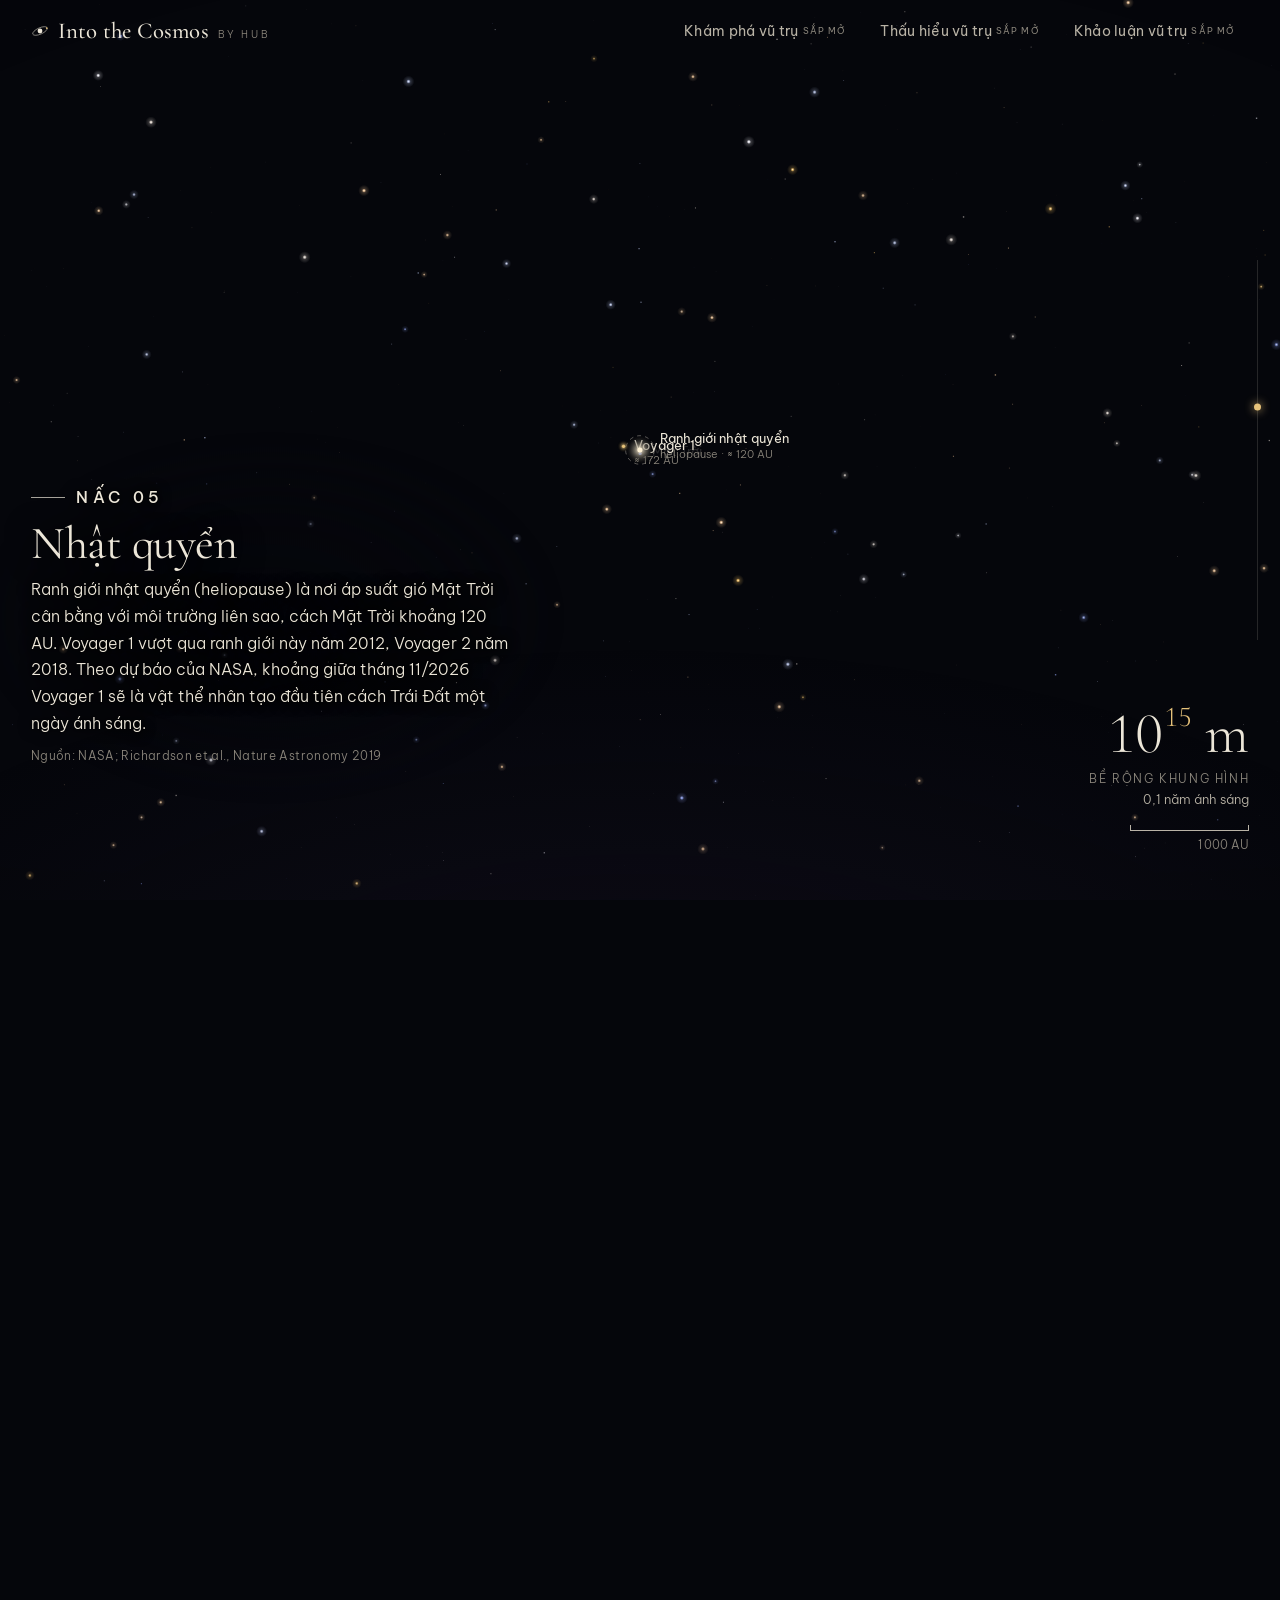
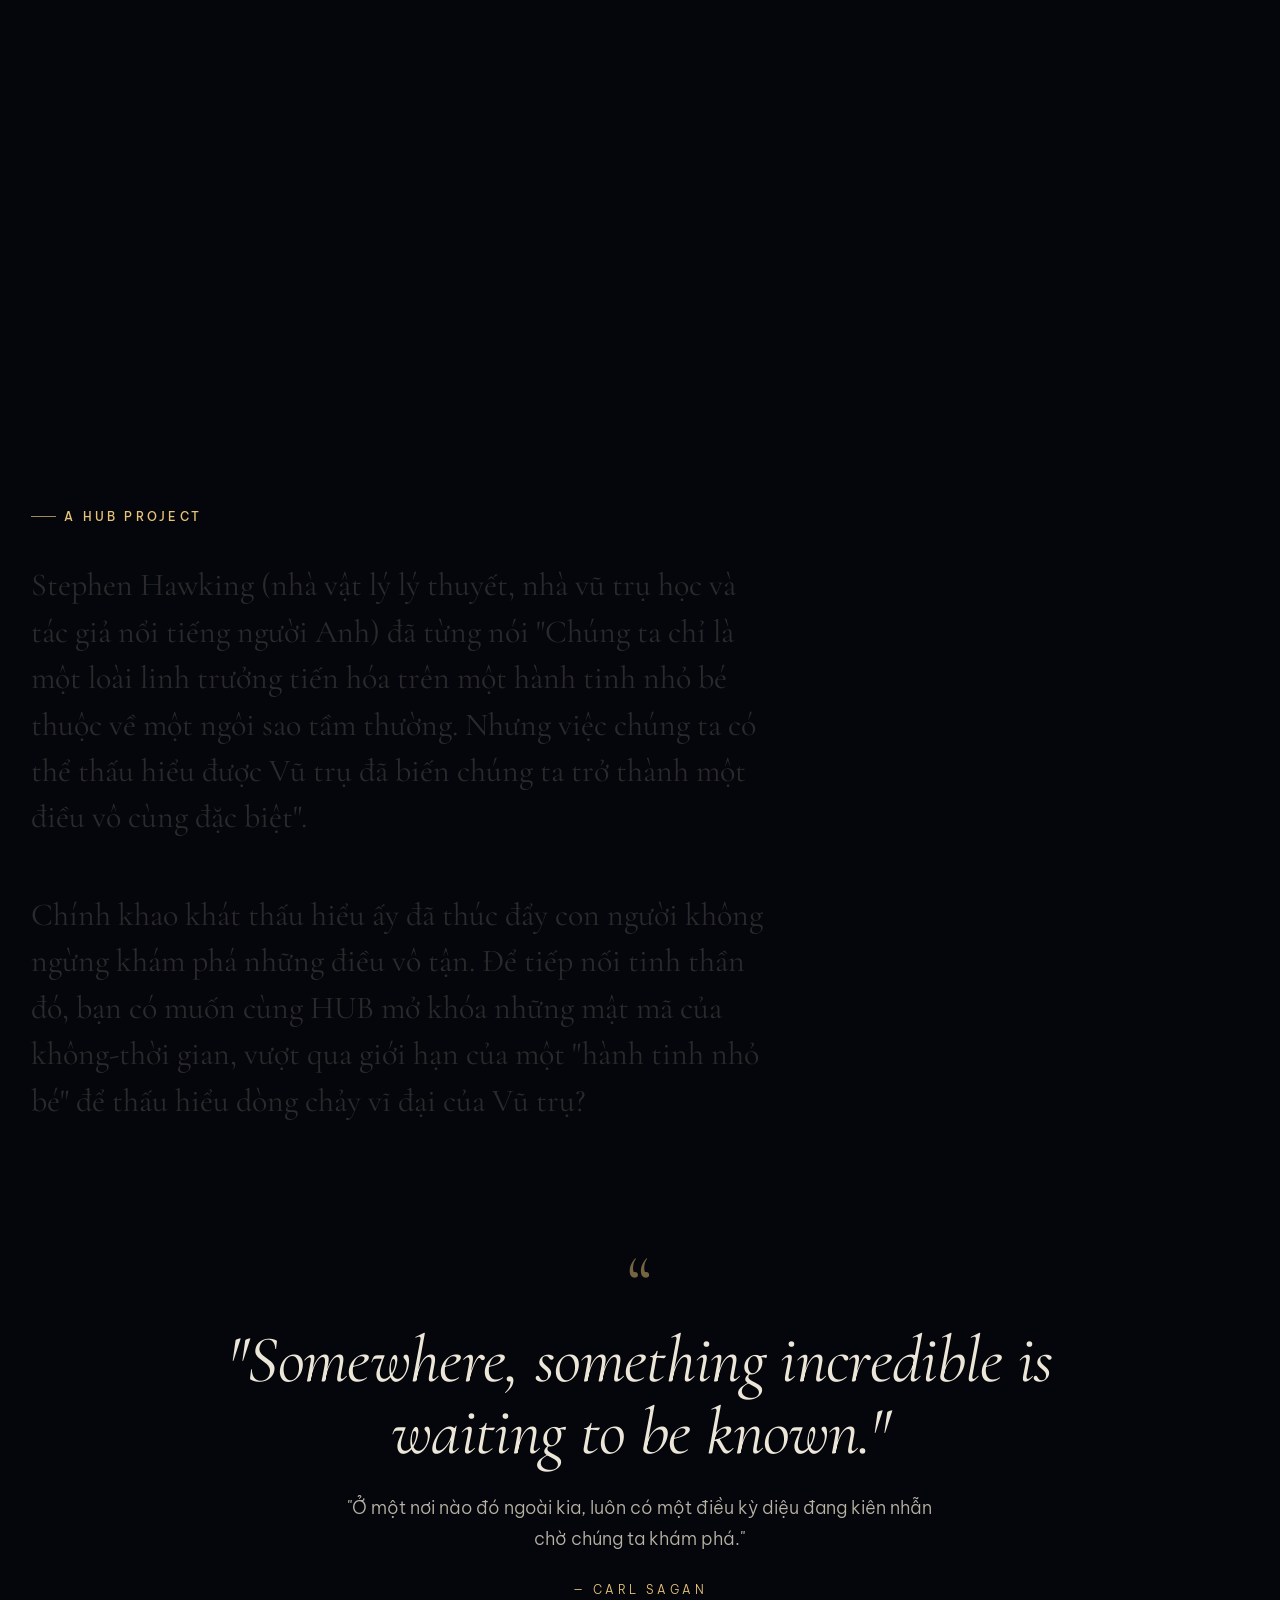
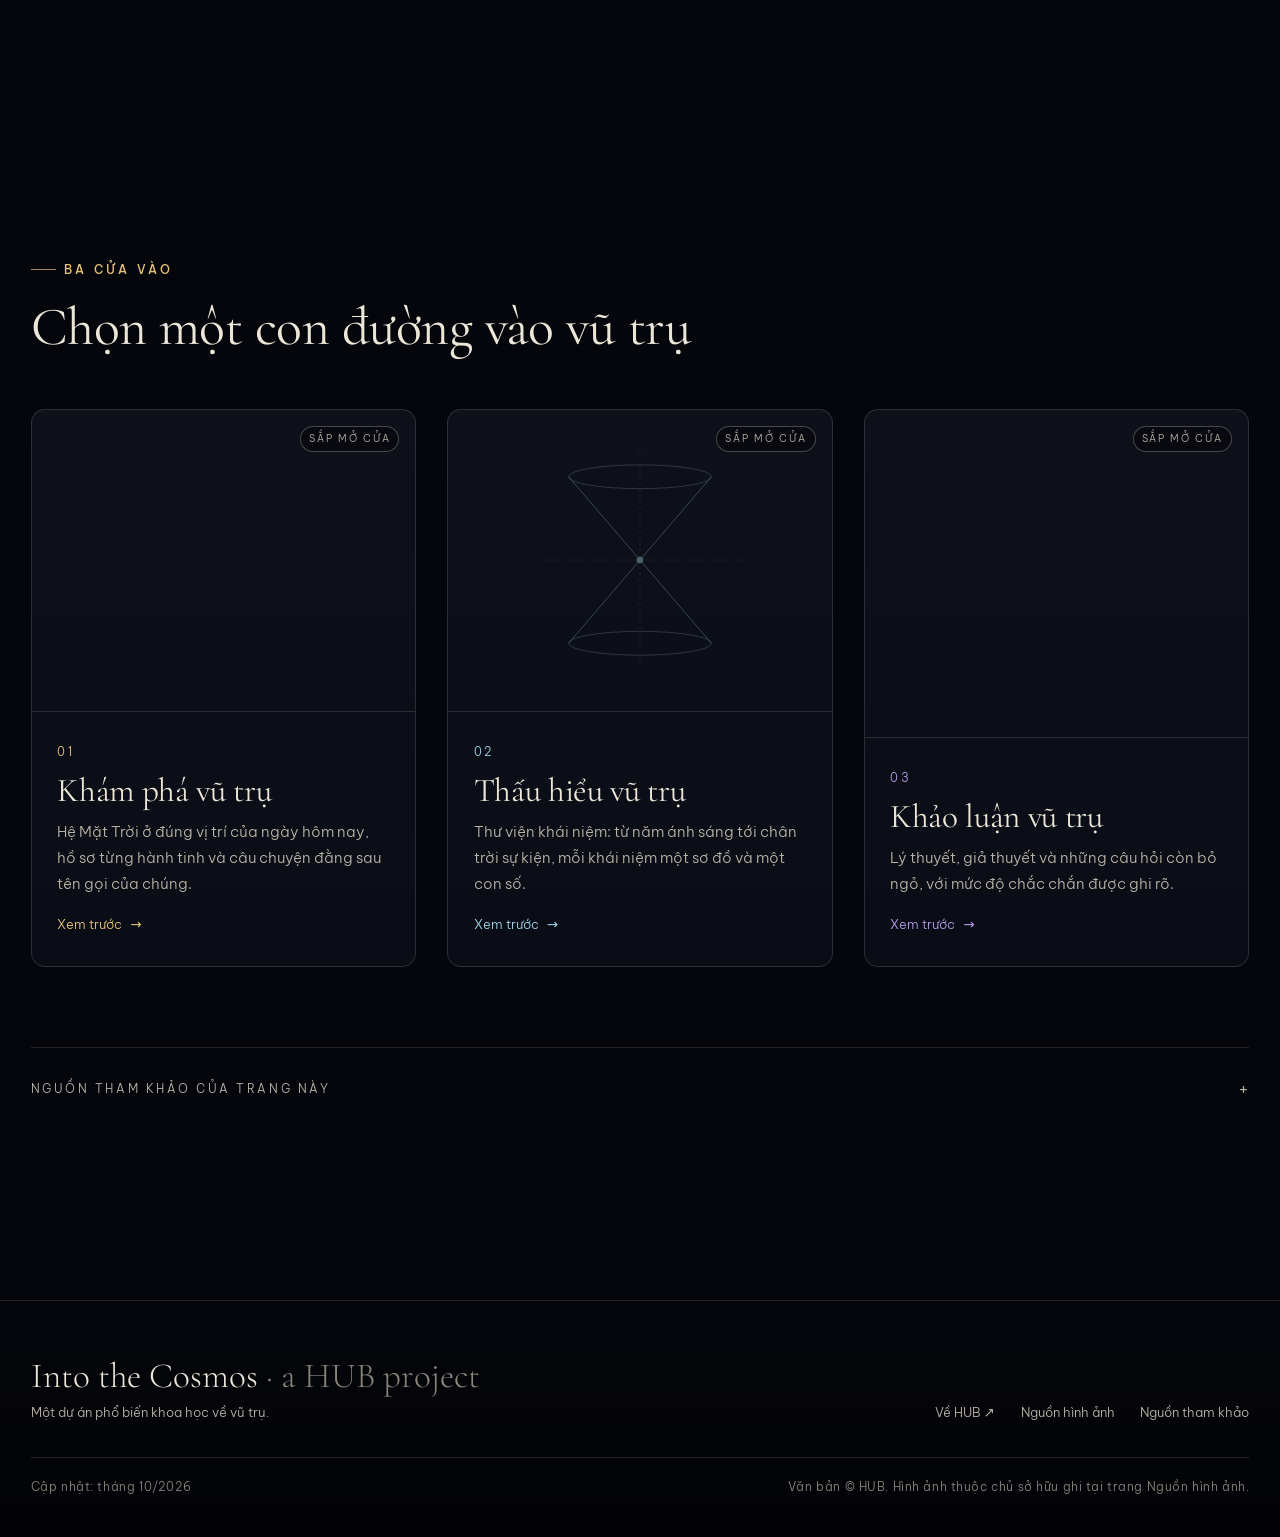
==== commit 9feed5a7: "Khám phá: C1 Hệ Mặt Trời sống (Kepler/JPL, 3 chế độ tỉ lệ, xung ánh sáng, bay tới hành tinh); sửa tr" ====
--- a/index.html
+++ b/index.html
@@ -58,7 +58,7 @@
           <li class="pw-step" data-log="11.6">
             <p class="eyebrow">Nấc 03</p>
             <h2>Một đơn vị thiên văn</h2>
-            <p>Khoảng cách trung bình từ Trái Đất tới Mặt Trời được dùng làm thước đo: 1 đơn vị thiên văn (astronomical unit, AU) = 149 597 870 700 m. Ánh sáng Mặt Trời cần khoảng 8 phút 19 giây để tới Trái Đất.</p>
+            <p>Đơn vị thiên văn (astronomical unit, AU) xấp xỉ khoảng cách trung bình Trái Đất – Mặt Trời; từ năm 2012, nó được định nghĩa chính xác bằng 149 597 870 700 m. Quãng đường ấy, ánh sáng Mặt Trời vượt qua trong khoảng 8 phút 19 giây.</p>
             <span class="src">Nguồn: IAU 2012, Nghị quyết B2</span>
           </li>
           <li class="pw-step" data-log="13.25">
@@ -70,55 +70,55 @@
           <li class="pw-step" data-log="14.3">
             <p class="eyebrow">Nấc 05</p>
             <h2>Nhật quyển</h2>
-            <p>Gió Mặt Trời bị môi trường liên sao chặn lại ở nhật quyển dừng (heliopause), cách Mặt Trời khoảng 120 AU. Voyager 1 vượt qua ranh giới này năm 2012, Voyager 2 năm 2018. Khoảng giữa tháng 11/2026, Voyager 1 trở thành vật thể nhân tạo đầu tiên cách Trái Đất một ngày ánh sáng.</p>
+            <p>Ranh giới nhật quyển (heliopause) là nơi áp suất gió Mặt Trời cân bằng với môi trường liên sao, cách Mặt Trời khoảng 120 AU. Voyager 1 vượt qua ranh giới này năm 2012, Voyager 2 năm 2018. Theo dự báo của NASA, khoảng giữa tháng 11/2026 Voyager 1 sẽ là vật thể nhân tạo đầu tiên cách Trái Đất một ngày ánh sáng.</p>
             <span class="src">Nguồn: NASA; Richardson et al., Nature Astronomy 2019</span>
           </li>
           <li class="pw-step" data-log="16.6">
             <p class="eyebrow">Nấc 06</p>
             <h2>Đám mây Oort</h2>
-            <p>Theo ước tính, một quầng vật thể băng bao quanh hệ Mặt Trời từ khoảng 2 000 tới 100 000 AU, tức tới khoảng 1,6 năm ánh sáng. Đám mây Oort vẫn là một khái niệm lý thuyết, được suy ra từ quỹ đạo của các sao chổi chu kỳ dài.</p>
+            <p>Theo ước tính, một quầng vật thể băng bao quanh hệ Mặt Trời từ vài nghìn tới khoảng 100 000 AU, tức tới khoảng 1,6 năm ánh sáng. Đám mây Oort chưa được quan sát trực tiếp; sự tồn tại của nó được suy ra từ quỹ đạo của các sao chổi chu kỳ dài.</p>
             <span class="src">Nguồn: NASA Science, Oort Cloud</span>
           </li>
           <li class="pw-step" data-log="17.35">
             <p class="eyebrow">Nấc 07</p>
-            <h2>Ngôi sao gần nhất</h2>
+            <h2>Ngôi sao gần Mặt Trời nhất</h2>
             <p>Proxima Centauri cách Mặt Trời 4,25 năm ánh sáng, khoảng 269 000 AU. Một năm ánh sáng (light-year) là quãng đường ánh sáng đi trong một năm: khoảng 9,46 nghìn tỉ km.</p>
             <span class="src">Nguồn: Gaia DR3 (Gaia Collaboration, 2023)</span>
           </li>
           <li class="pw-step" data-log="18.05">
             <p class="eyebrow">Nấc 08</p>
             <h2>Láng giềng của Mặt Trời</h2>
-            <p>Trong bán kính 10 parsec (32,6 năm ánh sáng), các nhà thiên văn đã liệt kê 540 thiên thể thuộc 339 hệ, gồm sao, sao lùn nâu và hành tinh. Phần lớn là sao lùn đỏ, mờ tới mức không ngôi sao nào trong số đó nhìn thấy được bằng mắt thường.</p>
+            <p>Trong bán kính 10 parsec (32,6 năm ánh sáng), các nhà thiên văn đã liệt kê 540 thiên thể thuộc 339 hệ, gồm sao, sao lùn nâu và hành tinh. Phần lớn là sao lùn đỏ, và hầu như không sao lùn đỏ nào đủ sáng để thấy bằng mắt thường.</p>
             <span class="src">Nguồn: Reylé et al., A&A 650, A201 (2021)</span>
           </li>
           <li class="pw-step" data-log="19.4">
             <p class="eyebrow">Nấc 09</p>
             <h2>Bong bóng Địa phương</h2>
-            <p>Mặt Trời nằm trong một khoang khí loãng rộng khoảng 1 000 năm ánh sáng, được thổi ra bởi khoảng 15 vụ nổ siêu tân tinh bắt đầu từ khoảng 14 triệu năm trước.</p>
+            <p>Mặt Trời nằm trong một khoang khí loãng rộng khoảng 1 000 năm ánh sáng. Theo mô hình của Zucker và cộng sự, khoang này do khoảng 15 vụ nổ siêu tân tinh thổi phồng lên, bắt đầu từ khoảng 14 triệu năm trước.</p>
             <span class="src">Nguồn: Zucker et al., Nature 601, 334 (2022)</span>
           </li>
           <li class="pw-step" data-log="21.1">
             <p class="eyebrow">Nấc 10</p>
             <h2>Ngân Hà</h2>
-            <p>Đĩa sao của Ngân Hà rộng khoảng 100 000 năm ánh sáng và chứa ước tính từ 100 tỉ tới 400 tỉ ngôi sao. Mặt Trời cách tâm Ngân Hà khoảng 26 700 năm ánh sáng. Hình dạng nhánh xoắn trên hình là minh hoạ.</p>
-            <span class="src">Nguồn: GRAVITY Collaboration, A&A 625, L10 (2019); ESA</span>
+            <p>Đĩa sao sáng của Ngân Hà rộng khoảng 100 000 năm ánh sáng và chứa ước tính khoảng 100 tỉ ngôi sao trở lên. Mặt Trời cách tâm Ngân Hà khoảng 26 000–27 000 năm ánh sáng. Hình dạng nhánh xoắn trên hình là minh hoạ.</p>
+            <span class="src">Nguồn: GRAVITY Collaboration, A&amp;A 625, L10 (2019) và A&amp;A 647, A59 (2021); ESA</span>
           </li>
           <li class="pw-step" data-log="23.1">
             <p class="eyebrow">Nấc 11</p>
             <h2>Nhóm Thiên hà Địa phương</h2>
-            <p>Ngân Hà là một trong hơn 80 thiên hà của Nhóm Địa phương (Local Group), trải rộng khoảng 10 triệu năm ánh sáng. Ánh sáng từ thiên hà Andromeda cần khoảng 2,5 triệu năm để tới Trái Đất.</p>
-            <span class="src">Nguồn: NASA/Hubble</span>
+            <p>Ngân Hà là một trong hàng chục thiên hà (khoảng 80 đã biết) của Nhóm Thiên hà Địa phương (Local Group), một vùng rộng cỡ 10 triệu năm ánh sáng. Ánh sáng ta thấy từ thiên hà Andromeda hôm nay đã rời nơi đó khoảng 2,5 triệu năm trước.</p>
+            <span class="src">Nguồn: NASA/Hubble; McConnachie, AJ 144, 4 (2012)</span>
           </li>
           <li class="pw-step" data-log="25.0">
             <p class="eyebrow">Nấc 12</p>
             <h2>Siêu đám Laniakea</h2>
-            <p>Nhóm Địa phương nằm ở rìa siêu đám Laniakea: khoảng 100 000 thiên hà trong một vùng rộng chừng 520 triệu năm ánh sáng, xác định bằng hướng chuyển động chung của các thiên hà.</p>
+            <p>Nhóm Thiên hà Địa phương nằm ở rìa siêu đám Laniakea: khoảng 100 000 thiên hà trong một vùng rộng chừng 520 triệu năm ánh sáng, xác định bằng hướng chuyển động chung của các thiên hà.</p>
             <span class="src">Nguồn: Tully et al., Nature 513, 71 (2014)</span>
           </li>
           <li class="pw-step" data-log="26.95">
             <p class="eyebrow">Nấc 13</p>
             <h2>Mạng lưới vũ trụ</h2>
-            <p>Các thiên hà xếp thành sợi và tường bao quanh những khoảng trống rộng hàng trăm triệu năm ánh sáng. Vũ trụ quan sát được có đường kính khoảng 93 tỉ năm ánh sáng: lớn hơn tuổi vũ trụ (13,8 tỉ năm) nhân với tốc độ ánh sáng, vì không gian giãn nở trong khi ánh sáng đang trên đường đi.</p>
+            <p>Các thiên hà xếp thành sợi và tường bao quanh những khoảng trống rộng hàng chục tới hàng trăm triệu năm ánh sáng. Vũ trụ quan sát được có đường kính khoảng 93 tỉ năm ánh sáng. Bán kính 46,5 tỉ năm ánh sáng của nó lớn hơn nhiều so với 13,8 tỉ năm ánh sáng, vì không gian giãn nở trong khi ánh sáng đang trên đường đi (tính theo mô hình ΛCDM).</p>
             <span class="src">Nguồn: Planck Collaboration, A&A 641, A6 (2020)</span>
           </li>
         </ol>
@@ -200,10 +200,10 @@
         <details class="sources home-sources">
           <summary>Nguồn tham khảo của trang này</summary>
           <ol>
-            <li>NASA NSSDCA, <a href="https://nssdc.gsfc.nasa.gov/planetary/factsheet/">Planetary Fact Sheet</a> (Trái Đất, Mặt Trăng).</li>
+            <li>NASA NSSDCA, <a href="https://nssdc.gsfc.nasa.gov/planetary/factsheet/">Planetary Fact Sheet</a> — Earth Fact Sheet, Moon Fact Sheet.</li>
             <li>IAU 2012, <a href="https://www.iau.org/static/resolutions/IAU2012_English.pdf">Nghị quyết B2</a> về đơn vị thiên văn.</li>
             <li>E. M. Standish, JPL, <a href="https://ssd.jpl.nasa.gov/planets/approx_pos.html">Keplerian Elements for Approximate Positions of the Major Planets</a> — vị trí các hành tinh hôm nay.</li>
-            <li>J. Meeus, <em>Astronomical Algorithms</em>, 2nd ed. (1998), ch. 47 — góc lệch trung bình của Mặt Trăng (pha).</li>
+            <li>J. Meeus, <em>Astronomical Algorithms</em>, 2nd ed. (1998), ch. 47 — độ giãn (elongation) trung bình của Mặt Trăng, để vẽ đúng pha.</li>
             <li>NASA, Voyager; J. D. Richardson et al., <em>Nature Astronomy</em> 3, 1019 (2019) — Voyager 2 vượt nhật quyển dừng ngày 5/11/2018 ở ~119 AU.</li>
             <li>NASA Science, <a href="https://science.nasa.gov/solar-system/oort-cloud/">Oort Cloud</a>.</li>
             <li>Gaia Collaboration, Vallenari et al., <em>A&amp;A</em> 674, A1 (2023) — khoảng cách Proxima Centauri.</li>
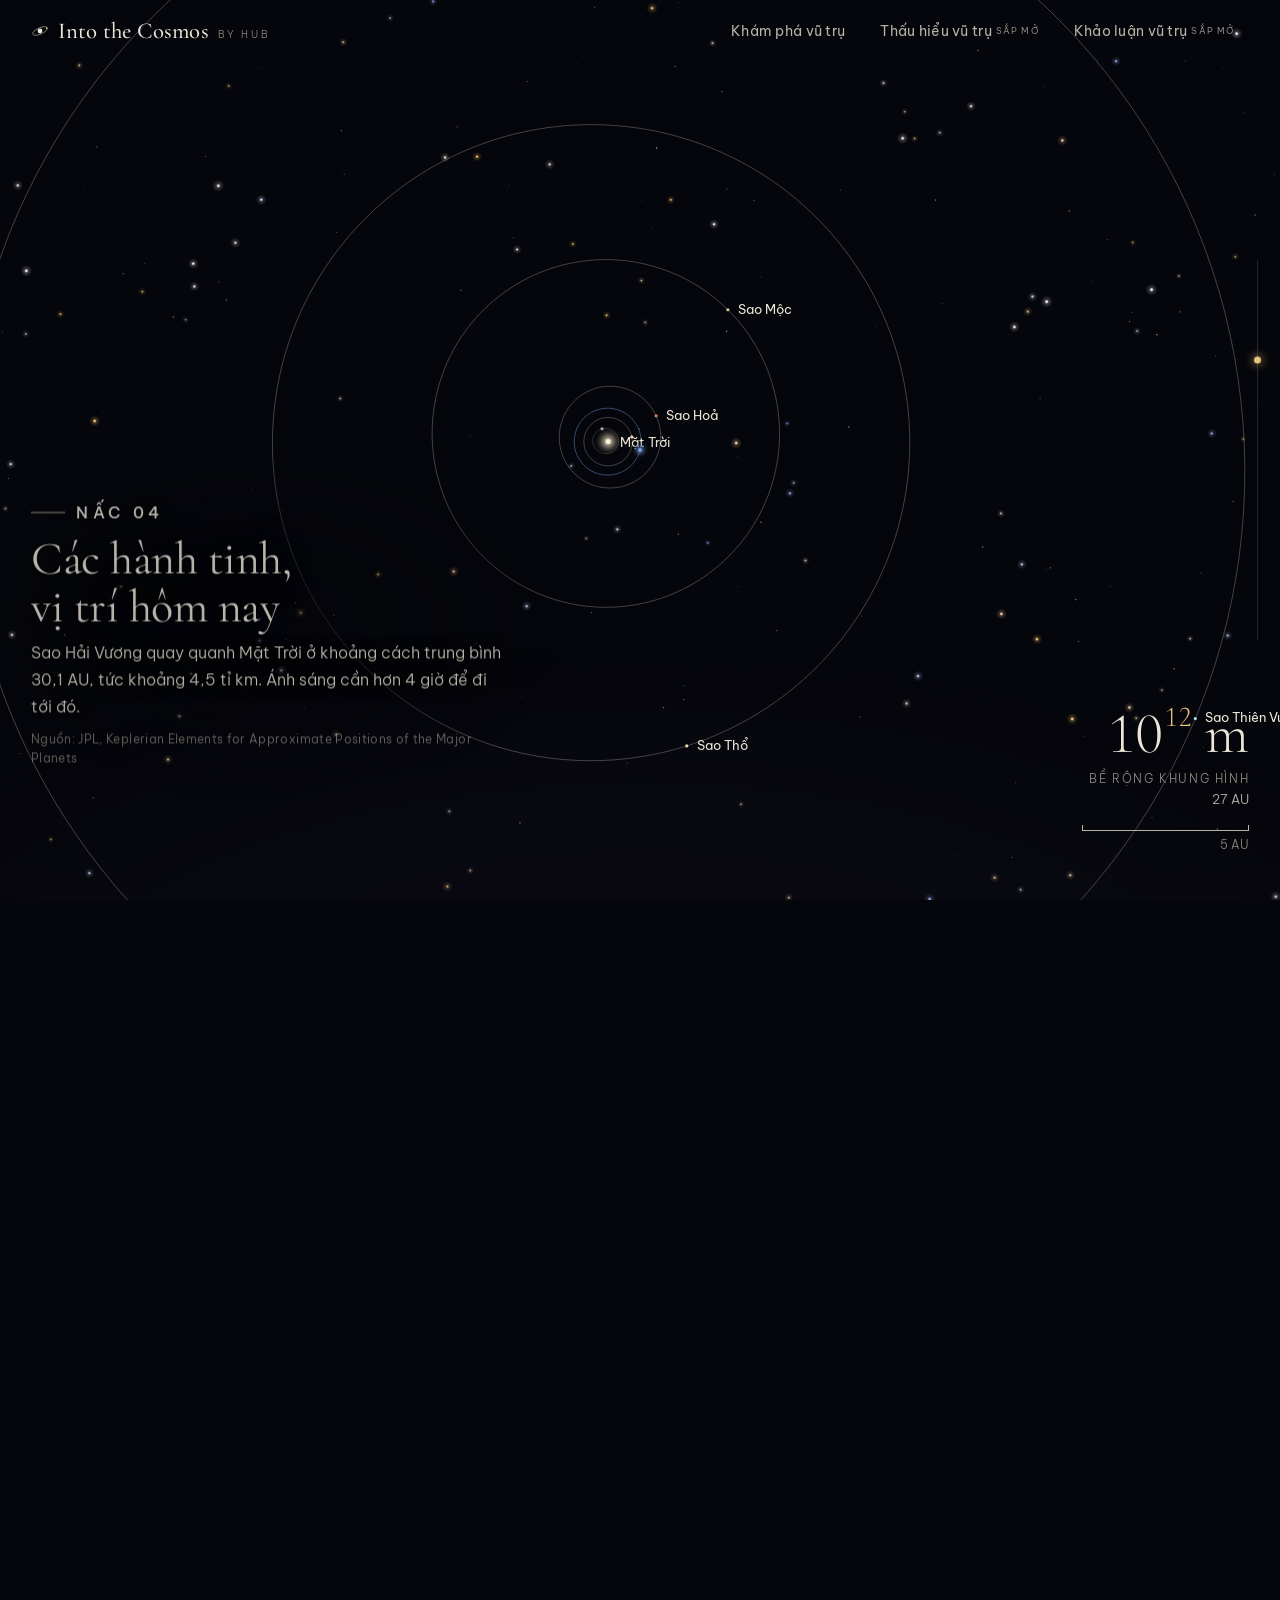
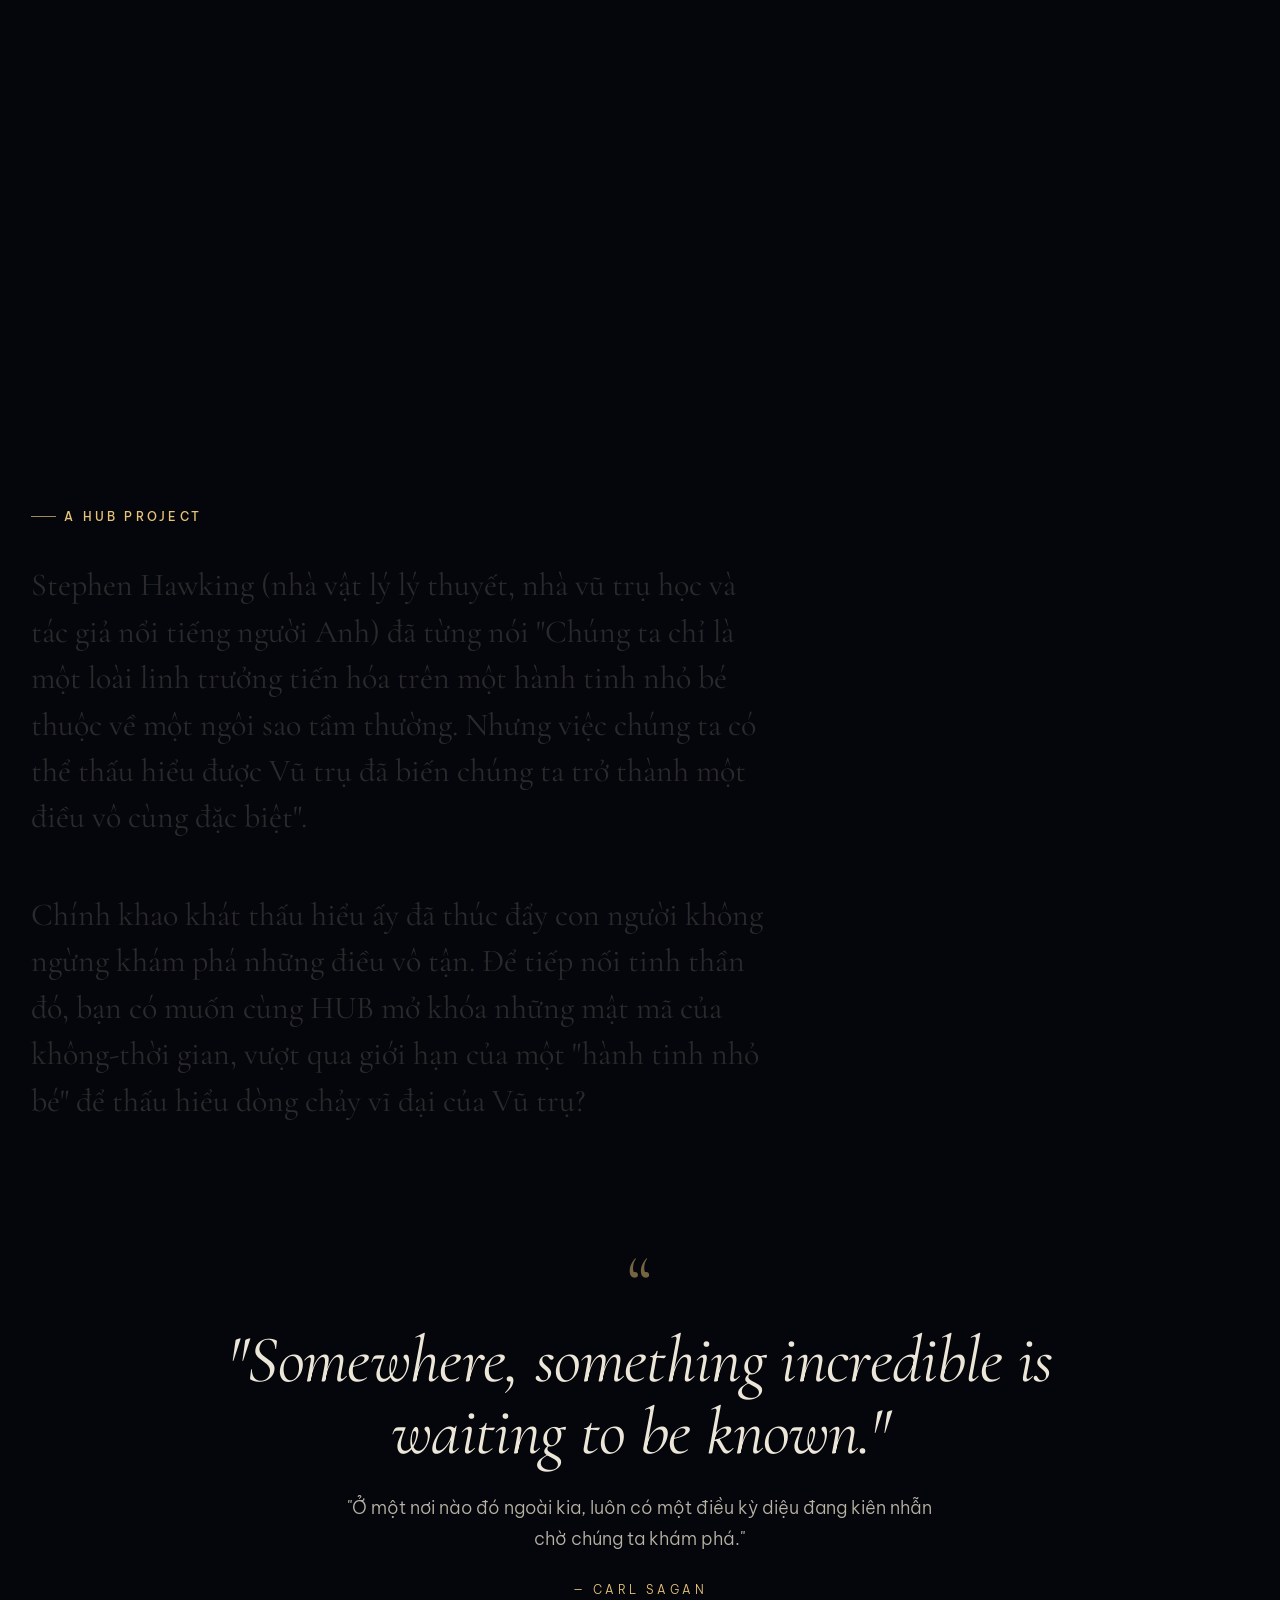
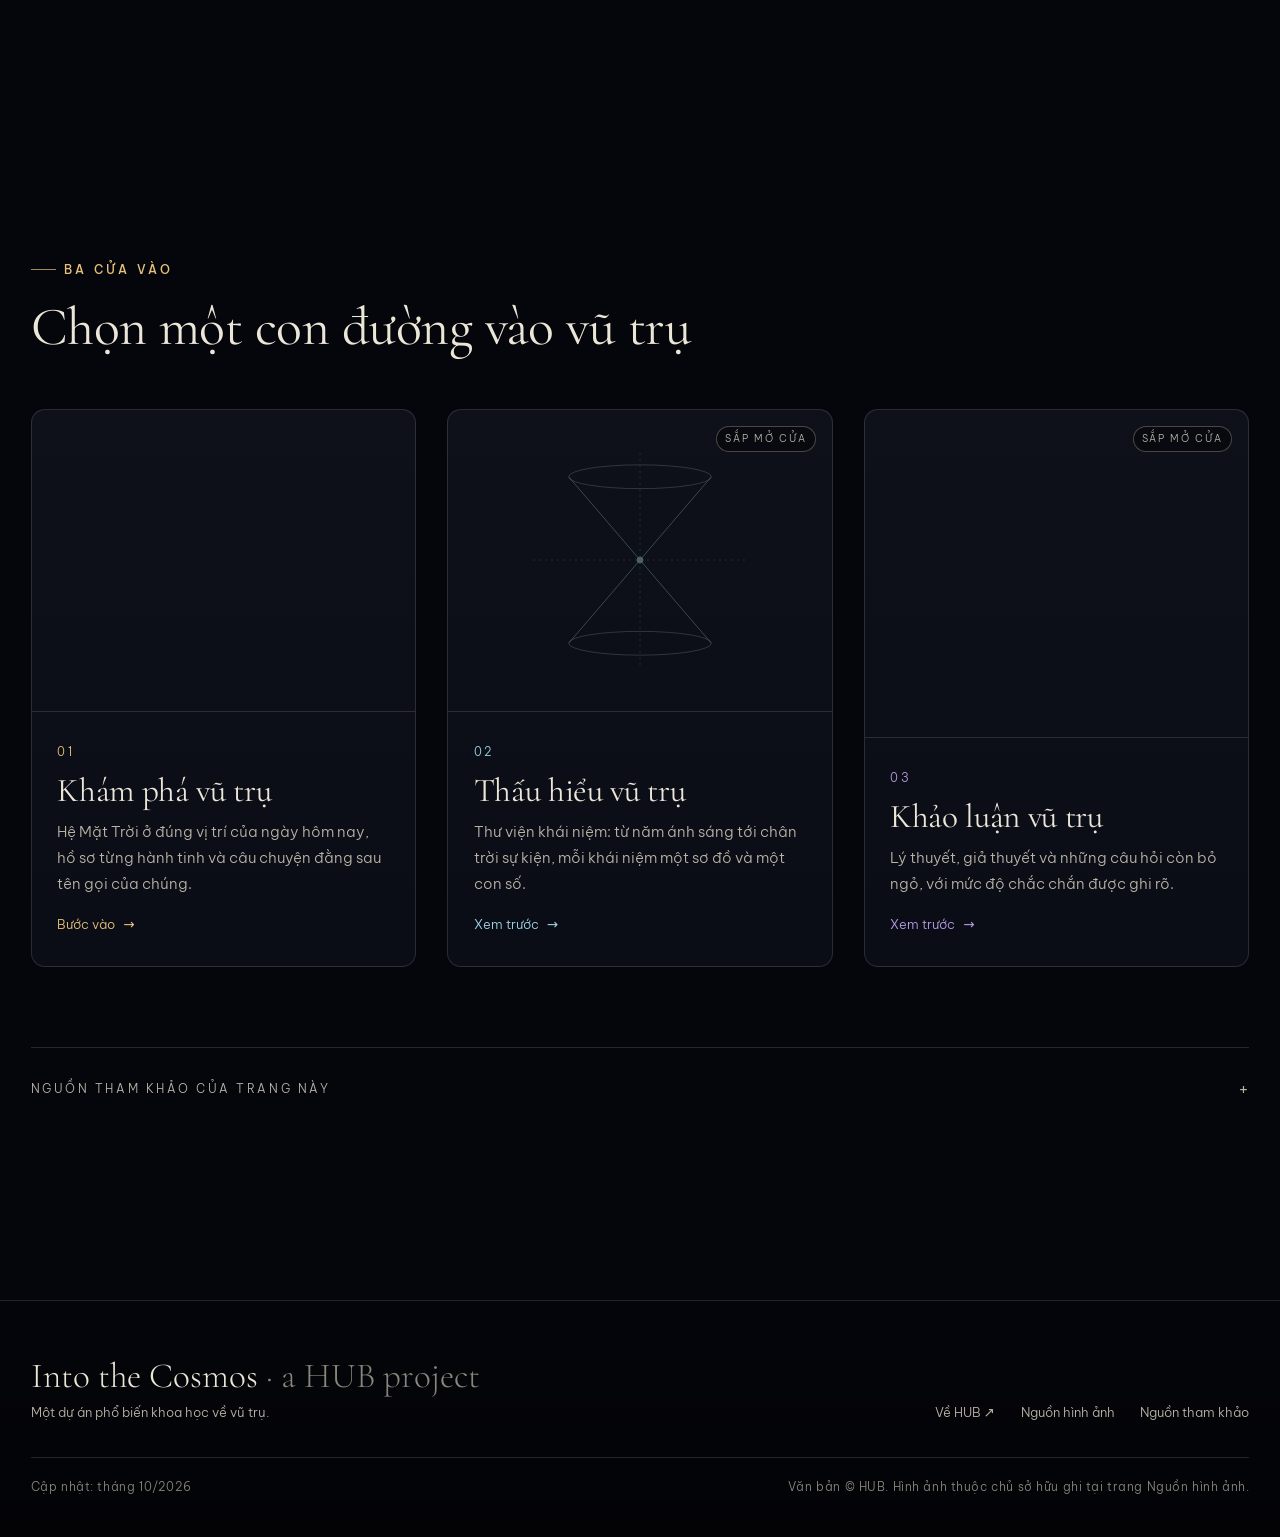
==== commit f2a0afa7: "Thêm logo HUB (favicon, apple-touch-icon) và ảnh chia sẻ Open Graph cho mọi trang Co-Authored-By: Cl" ====
--- a/index.html
+++ b/index.html
@@ -3,11 +3,24 @@
 <head>
   <title>Into the Cosmos · by HUB — Tỉ lệ của bạn</title>
   <meta name="description" content="Từ Trái Đất tới mạng lưới vũ trụ: cuộn để lùi dần ra xa qua 20 bậc độ lớn, với số liệu thật. Một dự án khoa học của HUB.">
-  <meta property="og:title" content="Into the Cosmos · by HUB">
-  <meta property="og:description" content="Từ Trái Đất tới mạng lưới vũ trụ qua 20 bậc độ lớn.">
   <meta charset="utf-8">
   <meta name="viewport" content="width=device-width, initial-scale=1, viewport-fit=cover">
   <meta name="theme-color" content="#05060b">
+  <link rel="icon" href="./shared/img/favicon.svg" type="image/svg+xml">
+  <link rel="icon" href="./shared/img/favicon-32.png" sizes="32x32" type="image/png">
+  <link rel="apple-touch-icon" href="./shared/img/apple-touch-icon.png">
+  <meta property="og:type" content="website">
+  <meta property="og:site_name" content="Into the Cosmos · by HUB">
+  <meta property="og:locale" content="vi_VN">
+  <meta property="og:title" content="Into the Cosmos · by HUB — Tỉ lệ của bạn">
+  <meta property="og:description" content="Từ Trái Đất tới mạng lưới vũ trụ: cuộn để lùi dần ra xa qua 20 bậc độ lớn, với số liệu thật. Một dự án khoa học của HUB.">
+  <meta property="og:url" content="https://huybao2206.github.io/cosmos/">
+  <meta property="og:image" content="https://huybao2206.github.io/cosmos/shared/img/og-image.jpg">
+  <meta property="og:image:width" content="1200">
+  <meta property="og:image:height" content="630">
+  <meta property="og:image:alt" content="Into the Cosmos — Trái Đất giữa nền sao, a HUB project">
+  <meta name="twitter:card" content="summary_large_image">
+  <meta name="twitter:image" content="https://huybao2206.github.io/cosmos/shared/img/og-image.jpg">
   <link rel="preconnect" href="https://fonts.googleapis.com">
   <link rel="preconnect" href="https://fonts.gstatic.com" crossorigin>
   <link rel="preconnect" href="https://cdn.jsdelivr.net" crossorigin>
--- a/shared/css/base.css
+++ b/shared/css/base.css
@@ -6,6 +6,7 @@
   -webkit-text-size-adjust: 100%;
   text-size-adjust: 100%;
   scroll-behavior: auto;
+  overflow-x: clip; /* không để phần tử nào tạo khoảng thừa bên phải trên điện thoại */
 }
 body {
   margin: 0;
@@ -16,12 +17,17 @@
   line-height: 1.7;
   background: transparent;
   overflow-x: hidden;
+  overflow-x: clip;
   -webkit-font-smoothing: antialiased;
   text-rendering: optimizeLegibility;
 }
 img, svg, canvas, video { display: block; max-width: 100%; }
 a { color: inherit; }
 button { font: inherit; color: inherit; }
+/* Hộp chọn: danh sách mở ra dùng nền tối, chữ sáng (tránh nền trắng chữ trắng trên Windows) */
+select { color-scheme: dark; }
+select option, select optgroup { background-color: #0b0d16; color: #ece6d8; }
+select option:checked { background-color: #2a2414; color: #fff; }
 ::selection { background: color-mix(in srgb, var(--accent) 45%, transparent); color: #fff; }
 
 :focus-visible {
